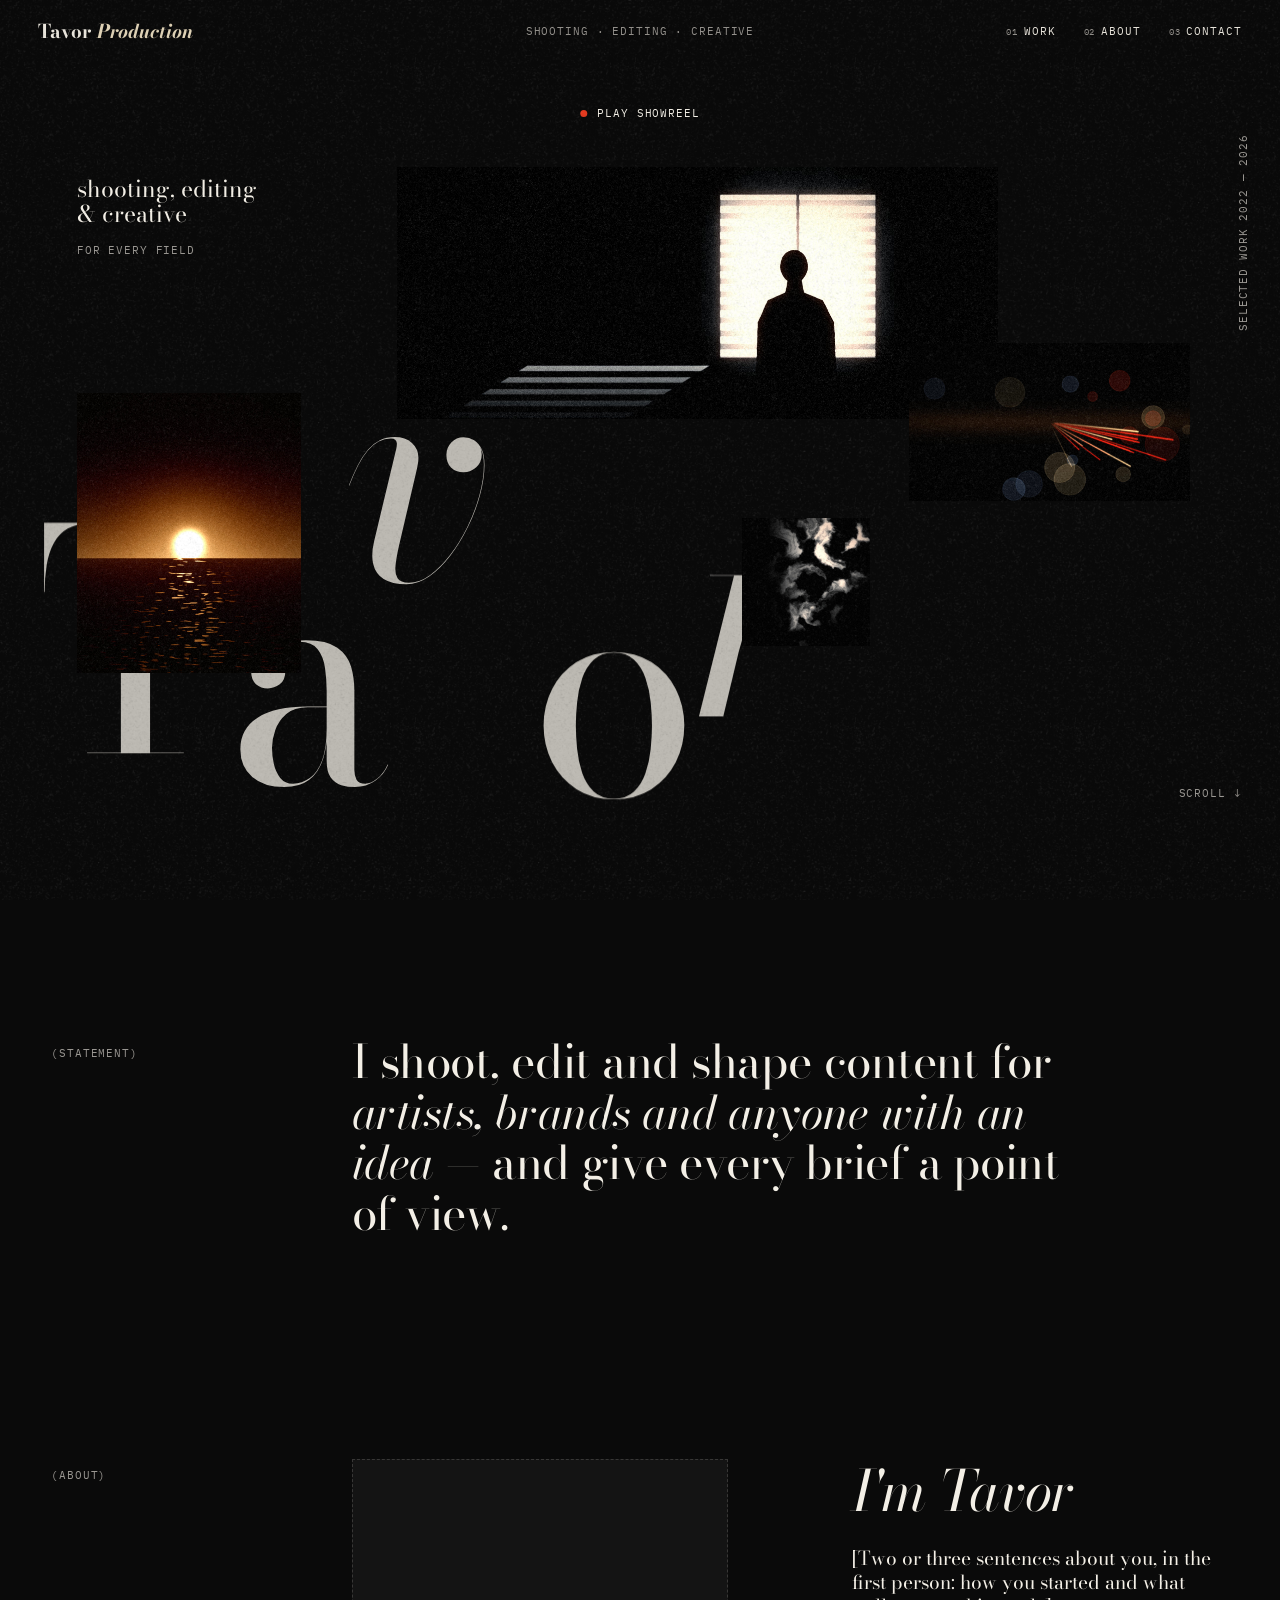
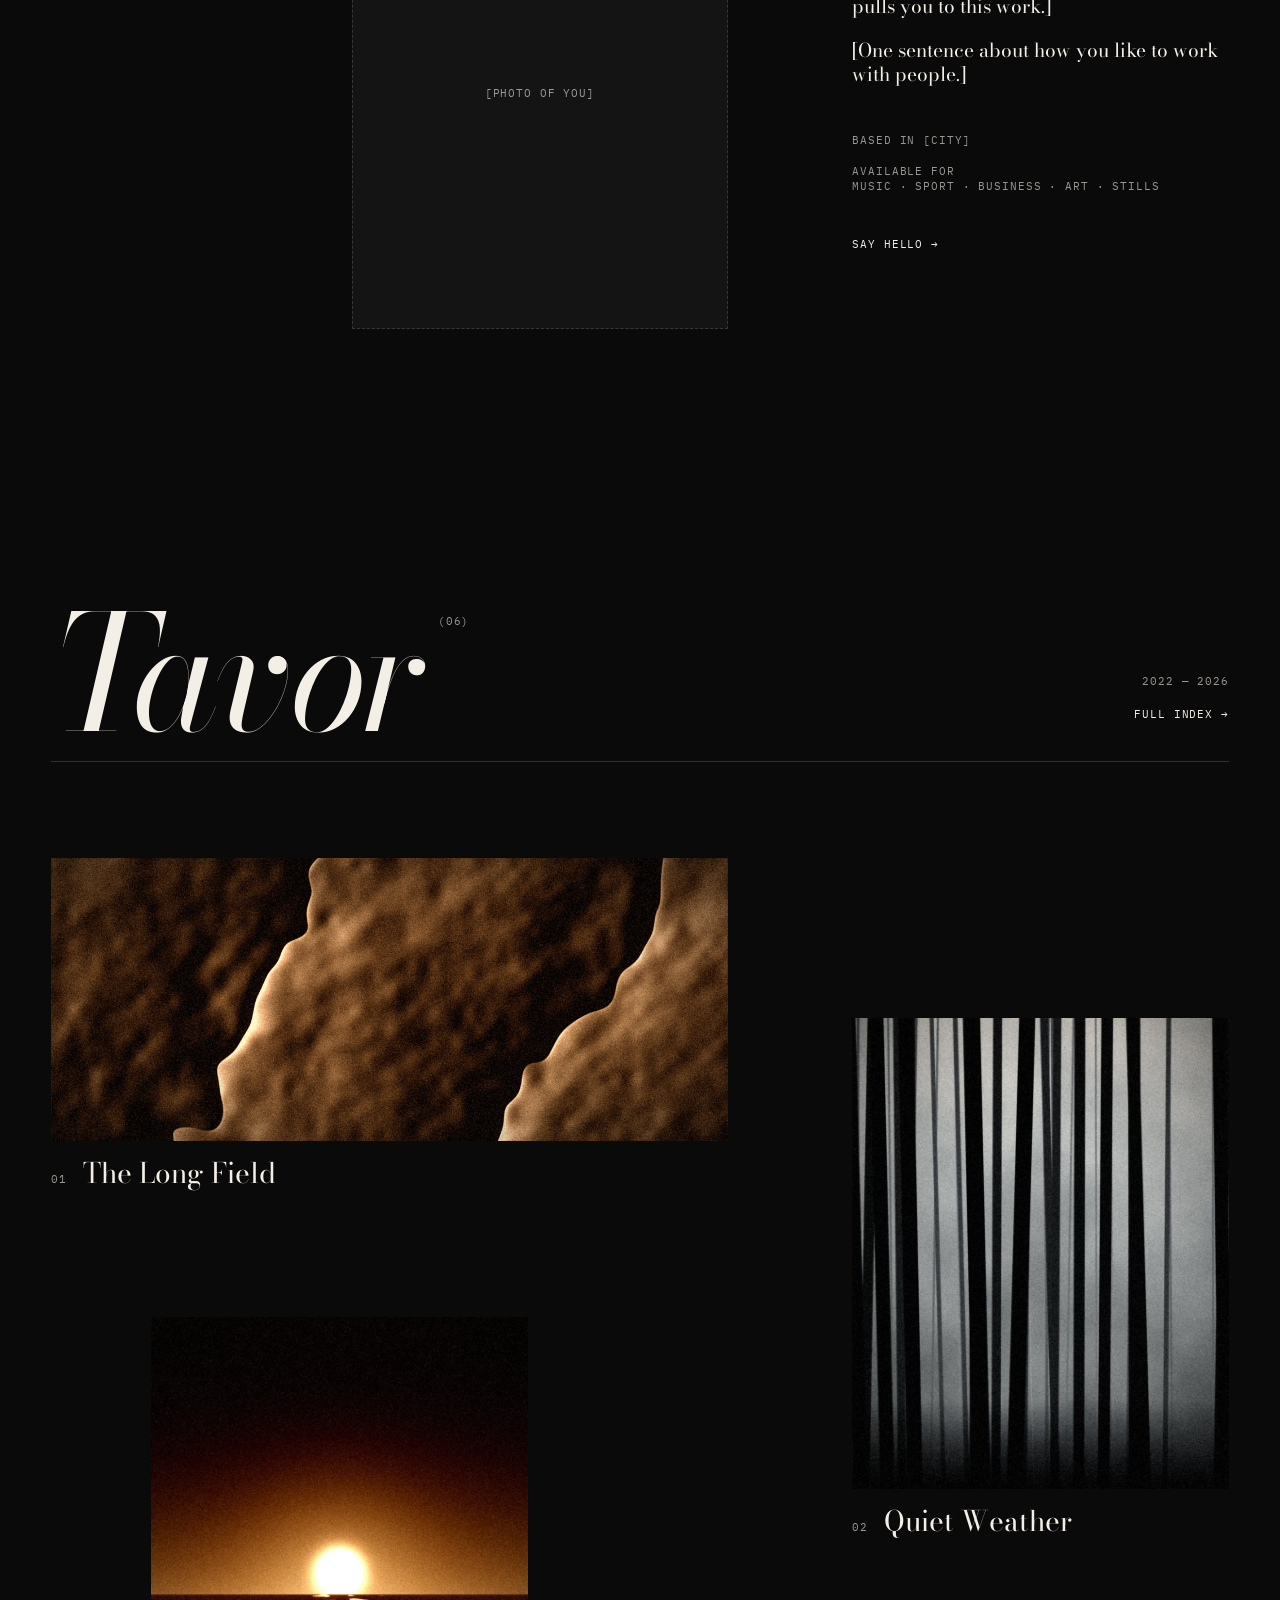
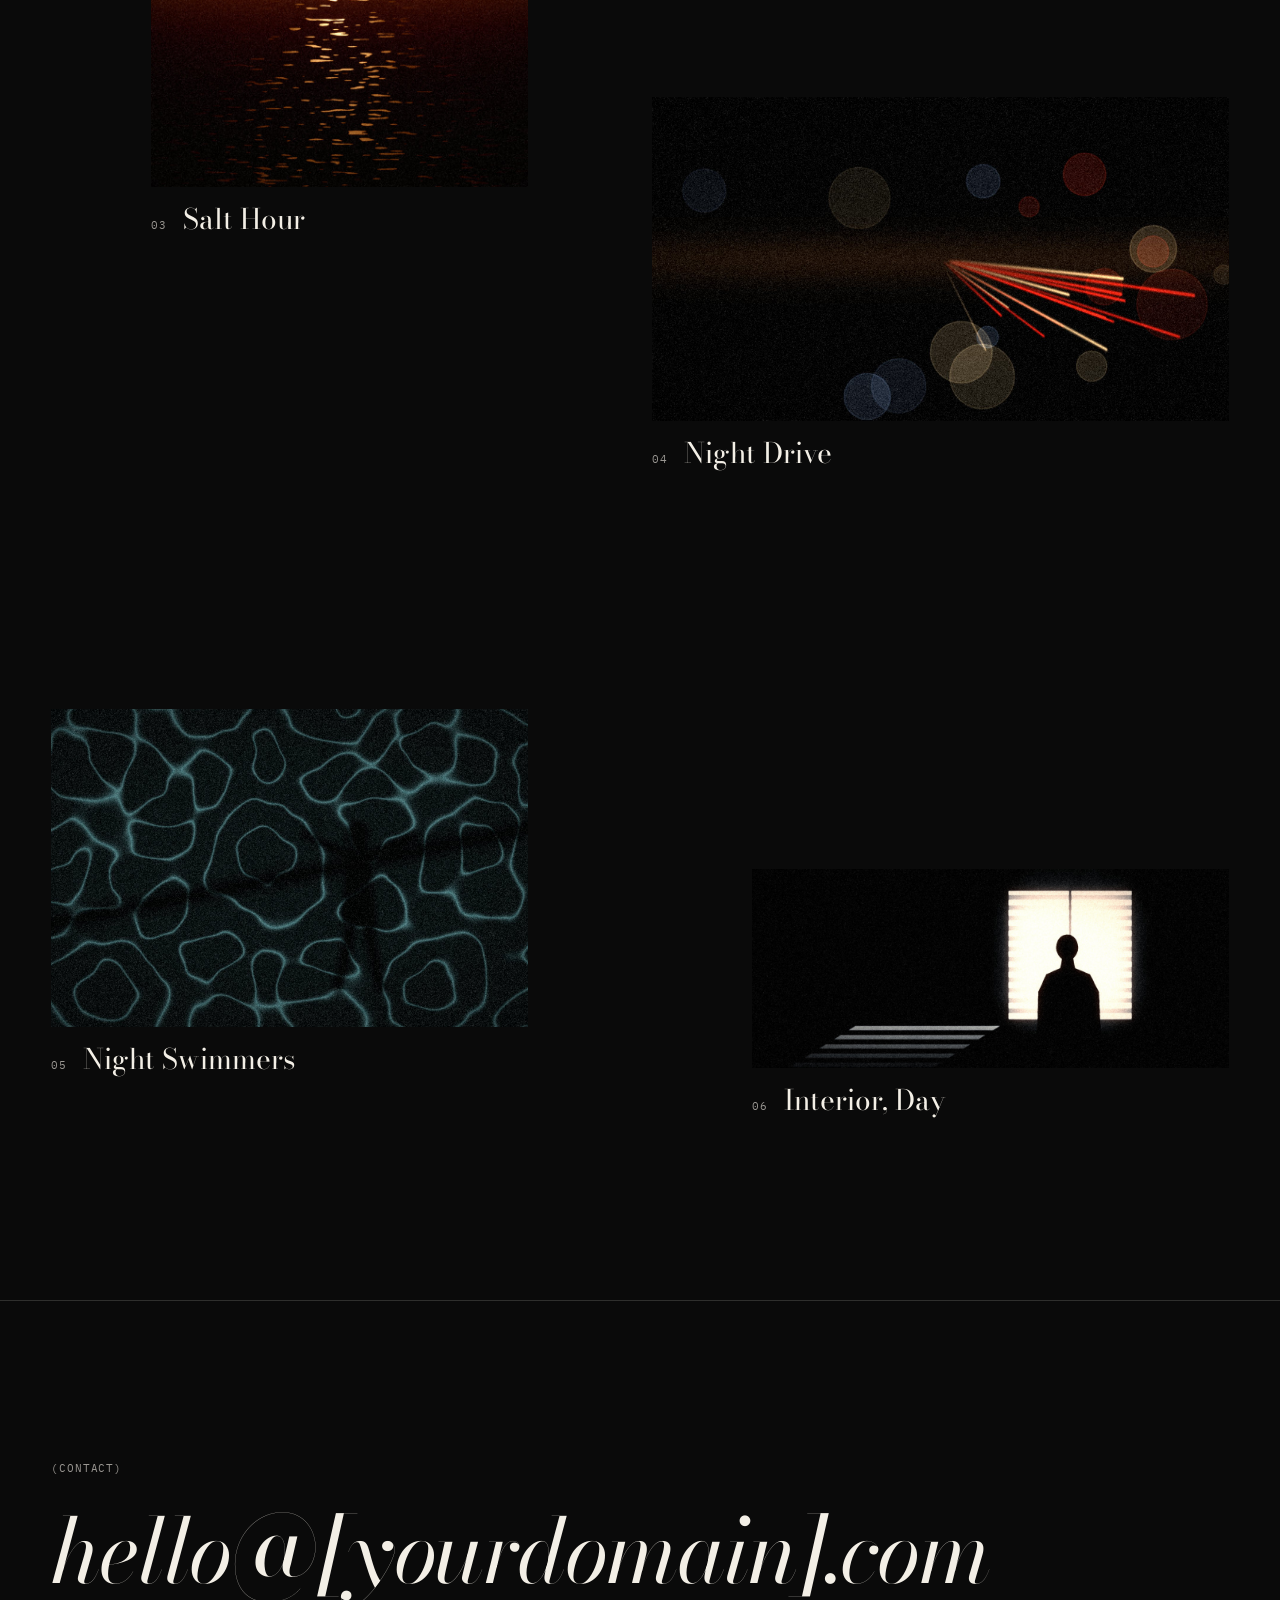
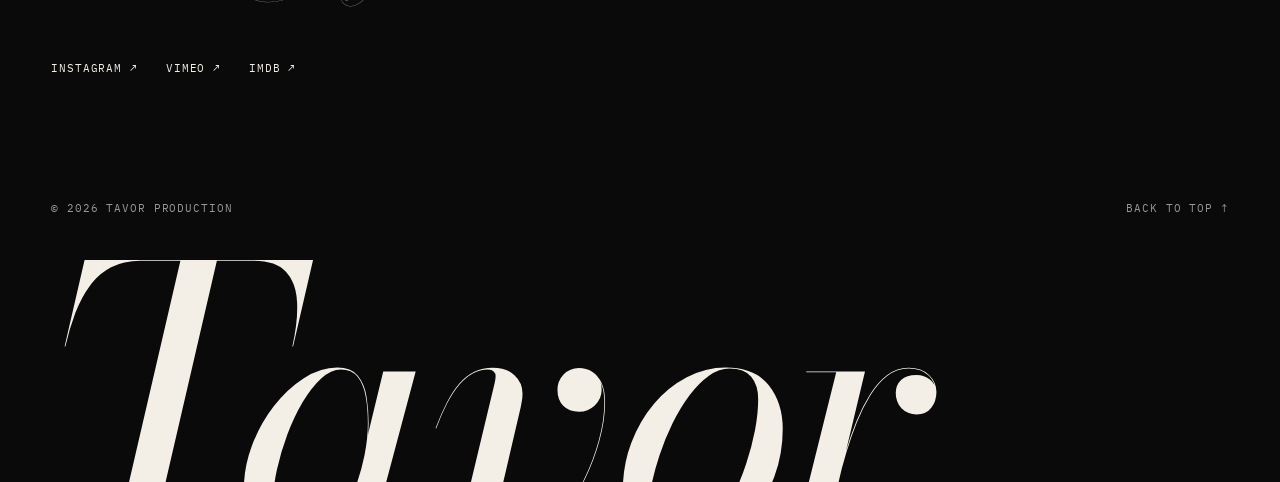
==== index.html @ 753cd647 "Add About section and replace Short-form topic with Stills About section on the home page with a por" ====
<!doctype html>
<html lang="en">
<head>
<meta charset="utf-8">
<meta name="viewport" content="width=device-width, initial-scale=1">
<title>Portfolio</title>
<meta name="theme-color" content="#0a0a0a">
<link rel="preconnect" href="https://fonts.googleapis.com">
<link rel="preconnect" href="https://fonts.gstatic.com" crossorigin>
<link rel="stylesheet" href="https://fonts.googleapis.com/css2?family=Bodoni+Moda:ital,opsz,wght@0,6..96,400..700;1,6..96,400..700&amp;family=IBM+Plex+Mono:wght@400;500&amp;family=Instrument+Sans:wght@400;500&amp;display=swap">
<link rel="stylesheet" href="assets/styles.css">
<script src="content.js" defer></script>
<script src="assets/site.js" defer></script>
</head>
<body>
<div class="site" style="position: relative; min-height: 100vh; background: #0a0a0a; color: #f3efe6; font-family: 'Instrument Sans', 'Helvetica Neue', Helvetica, sans-serif; font-size: 16px; line-height: 1.55; overflow-x: hidden">
<div class="grain" aria-hidden="true"></div>

<header class="nav">
<a class="brand" href="#top"><span data-bind="name"></span> <em data-bind="brandSuffix"></em></a>
<p class="nav-mid mono" data-bind="roles"></p>
<nav class="nav-links mono" aria-label="Primary">
<a class="u" href="#work"><span class="idx">01</span>Work</a>
<a class="u" href="#about"><span class="idx">02</span>About</a>
<a class="u" href="#contact"><span class="idx">03</span>Contact</a>
</nav>
</header>

<main>
<section id="top" class="hero" aria-label="Introduction">
<div id="hero-stills"></div>
<h1 class="name" id="hero-name"></h1>
<div class="intro">
<p class="lede" data-bind="lede"></p>
<p class="tagline mono" data-bind="tagline"></p>
</div>
<a class="reel mono" id="reel" href="#"><span class="dot" aria-hidden="true"></span><span class="u">Play showreel</span></a>
<p class="side mono">Selected work <span data-bind="years"></span></p>
<a class="cue mono" href="#work">Scroll ↓</a>
</section>

<section class="statement" aria-label="Statement">
<p class="label mono">(Statement)</p>
<p class="statement-text" id="statement"></p>
</section>

<section id="about" class="about" aria-labelledby="about-title">
<p class="label mono">(About)</p>
<figure class="portrait" id="about-photo"></figure>
<div class="about-text">
<h2 class="about-name" id="about-title"></h2>
<div class="about-bio" id="about-bio"></div>
<p class="about-meta mono" id="about-meta"></p>
<a class="about-cta mono u" id="about-cta" href="#"></a>
</div>
</section>

<section id="work" class="work" aria-labelledby="work-title">
<div class="work-head">
<h2 id="work-title" class="work-title"><span data-bind="name"></span><span class="count mono" id="count"></span></h2>
<div class="work-aside mono">
<span data-bind="years"></span>
<a class="u" href="#work">Full index →</a>
</div>
</div>
<div class="grid" id="grid"></div>
</section>
</main>

<footer id="contact" class="contact">
<p class="label mono">(Contact)</p>
<a class="mail u" id="mail" href="#"></a>
<nav class="social mono" id="social" aria-label="Elsewhere"></nav>
<div class="colophon mono">
<span>© <span id="year"></span> <span data-bind="fullName"></span></span>
<a class="u" href="#top">Back to top ↑</a>
</div>
<div class="endcard" aria-hidden="true" data-bind="name"></div>
</footer>
</div>
</body>
</html>
---- assets/styles.css ----
/* Tavor — portfolio styles. Colours, fonts and motion live in the :root tokens below. */
:root{--ink:#0a0a0a;--paper:#f3efe6;--red:#e53b20;--mute:rgba(243,239,230,.62);--line:rgba(243,239,230,.16);--ease:cubic-bezier(.2,.7,.1,1);--serif:'Bodoni Moda','Bodoni 72',Didot,Georgia,serif;--sans:'Instrument Sans','Helvetica Neue',Helvetica,sans-serif;--mono:'IBM Plex Mono',ui-monospace,Menlo,monospace}
*{box-sizing:border-box}
html,body{margin:0;background:#0a0a0a}
body{-webkit-font-smoothing:antialiased;text-rendering:optimizeLegibility}
a{color:inherit;text-decoration:none}
a:hover{color:inherit}
a:focus-visible{outline:1px solid var(--red);outline-offset:6px}
::selection{background:var(--red);color:var(--paper)}
.mono{font-family:var(--mono);font-size:11px;line-height:1.4;letter-spacing:.08em;text-transform:uppercase;font-weight:400}
.vh{position:absolute;width:1px;height:1px;overflow:hidden;clip:rect(0 0 0 0);white-space:nowrap}
.u{background:linear-gradient(currentColor,currentColor) 0 100%/0 1px no-repeat;transition:background-size .7s var(--ease)}
.u:hover,.u:focus-visible{background-size:100% 1px}
.grain{position:fixed;inset:0;background-image:url(../images/grain.png);background-size:220px;opacity:.1;pointer-events:none;z-index:80}

/* nav */
.nav{position:sticky;top:0;z-index:50;display:grid;grid-template-columns:1fr auto 1fr;align-items:center;height:64px;padding:0 3%;mix-blend-mode:difference;color:#f3efe6}
.brand{font-family:var(--serif);font-size:19px;font-weight:700;display:inline-flex;align-items:center;gap:.3em;min-height:44px;justify-self:start}
.brand em{color:#e9dcc0}
.nav-mid{margin:0;color:var(--mute)}
.nav-links{display:flex;gap:28px;justify-content:flex-end}
.nav-links a{display:inline-flex;align-items:center;gap:6px;min-height:44px}
.nav-links .idx{font-size:9px;color:var(--mute)}

/* hero */
.hero{position:relative;height:65.3vw;min-height:760px;margin-top:-64px;overflow:hidden}
.still{position:absolute;display:block;z-index:1;animation:rise 1.6s var(--ease) both}
.still .frame{display:block;width:100%;height:100%;overflow:hidden;background:#141414}
.still img{display:block;width:100%;height:100%;object-fit:cover;transition:transform 1.2s var(--ease)}
.still:hover img{transform:scale(1.035)}
.still .cap{position:absolute;left:0;top:-24px;white-space:nowrap;color:var(--mute);opacity:0;transition:opacity .6s var(--ease),color .6s var(--ease)}
.still:hover .cap{opacity:1;color:var(--paper)}
.s-a{left:31%;top:20%;width:47%;aspect-ratio:2.39/1;animation-delay:.35s}
.s-b{left:6%;top:47%;width:17.5%;aspect-ratio:4/5;z-index:3;animation-delay:.6s}
.s-c{left:71%;top:41%;width:22%;aspect-ratio:16/9;animation-delay:.75s}
.s-d{left:58%;top:62%;width:10%;aspect-ratio:1/1;z-index:3;animation-delay:.9s}
.s-e{left:90.5%;top:63%;width:6.5%;aspect-ratio:1/2.4;animation-delay:1.05s}
.name{position:absolute;left:3%;bottom:40px;margin:0;display:flex;flex-wrap:nowrap;font-family:var(--serif);font-weight:400;font-size:24vw;line-height:.8;letter-spacing:-.02em;color:#f3efe6;pointer-events:none;font-variation-settings:'opsz' 96}
.glyph{display:block;position:relative;z-index:2;mix-blend-mode:difference;opacity:.8;animation:reveal 1.8s var(--ease) both}
.g0{transform:translateY(-.1em);animation-delay:.1s}
.g1{transform:translateY(0);animation-delay:.22s}
.g2{z-index:0;transform:translate(-.12em,-.66em);font-style:italic;animation-delay:.34s}
.g3{transform:translateY(.04em);animation-delay:.46s}
.g4{transform:translateY(-.22em);font-style:italic;animation-delay:.58s}
.g5{transform:translateY(-.4em);animation-delay:.7s}
.g6{transform:translateY(.02em);font-style:italic;animation-delay:.82s}
.g7{transform:translateY(-.16em);animation-delay:.94s}
.intro{position:absolute;left:6%;top:21%;width:19%;z-index:4;display:flex;flex-direction:column;align-items:flex-start;gap:16px}
.lede{margin:0;font-family:var(--serif);font-size:clamp(20px,1.8vw,30px);line-height:1.12;text-wrap:balance}
.tagline{margin:0;color:var(--mute)}
.reel{display:inline-flex;align-items:center;gap:10px;min-height:44px}
.hero>.reel{position:absolute;left:50%;top:11%;transform:translateX(-50%);z-index:4;white-space:nowrap}
.dot{width:7px;height:7px;border-radius:50%;background:var(--red);flex:none;animation:blink 2.4s steps(1) infinite}
.side{position:absolute;right:2.2%;top:16%;margin:0;writing-mode:vertical-rl;transform:rotate(180deg);color:var(--mute)}
.cue{position:absolute;right:3%;bottom:20px;display:inline-flex;align-items:center;min-height:44px;color:var(--mute);z-index:4}
.cue:hover{color:var(--paper)}

/* statement */
.statement{display:grid;grid-template-columns:repeat(12,minmax(0,1fr));column-gap:24px;padding:200px 4% 180px}
.statement .label{grid-column:1/span 3;margin:0;padding-top:.9em;color:var(--mute)}
.statement-text{grid-column:4/span 8;margin:0;font-family:var(--serif);font-weight:400;font-size:clamp(30px,3.6vw,64px);line-height:1.1;letter-spacing:-.01em;text-wrap:pretty}

/* about */
.about{display:grid;grid-template-columns:repeat(12,minmax(0,1fr));column-gap:24px;align-items:start;padding:40px 4% 200px}
.about .label{grid-column:1/span 3;margin:0;padding-top:.9em;color:var(--mute)}
.portrait{grid-column:4/span 4;margin:0}
.portrait .frame{display:block;aspect-ratio:4/5;overflow:hidden;background:#141414}
.portrait img{display:block;width:100%;height:100%;object-fit:cover}
.portrait .ph{display:grid;place-items:center;border:1px dashed var(--line);color:var(--mute)}
.about-text{grid-column:9/span 4;display:flex;flex-direction:column;gap:28px;padding-top:.4em}
.about-name{margin:0;font-family:var(--serif);font-style:italic;font-weight:400;font-size:clamp(40px,4.4vw,76px);line-height:.95;letter-spacing:-.02em}
.about-bio p{margin:0 0 1em;font-family:var(--serif);font-size:clamp(18px,1.5vw,24px);line-height:1.25}
.about-meta{margin:0;color:var(--mute)}
.about-cta{align-self:flex-start;display:inline-flex;align-items:center;min-height:44px;color:var(--paper)}

/* work */
.work{padding:80px 4% 160px}
.work-head{display:flex;align-items:flex-end;justify-content:space-between;gap:24px;margin-bottom:96px;padding-bottom:24px;border-bottom:1px solid var(--line)}
.work-title{margin:0;display:flex;align-items:flex-start;gap:.06em;font-family:var(--serif);font-style:italic;font-weight:400;font-size:clamp(88px,12.5vw,220px);line-height:.8;letter-spacing:-.03em}
.work-title .count{font-style:normal;font-size:11px;letter-spacing:.08em;color:var(--mute);margin-top:.4em}
.work-aside{display:flex;flex-direction:column;align-items:flex-end;gap:4px;color:var(--mute)}
.work-aside a{color:var(--paper);display:inline-flex;align-items:center;min-height:44px}
.grid{display:grid;grid-template-columns:repeat(12,minmax(0,1fr));column-gap:24px;row-gap:96px;align-items:start}
.card{display:block;position:relative}
.card .frame{display:block;overflow:hidden;background:#141414;transition:transform 1.1s var(--ease)}
.card img{display:block;width:100%;height:100%;object-fit:cover;transition:transform 1.1s var(--ease)}
.card:hover .frame{transform:translateY(-8px)}
.card:hover img{transform:scale(1.04)}
.card .cap{display:flex;align-items:baseline;gap:16px;margin-top:18px}
.card .num{color:var(--mute);transition:color .4s var(--ease)}
.card:hover .num,.card:focus-visible .num{color:var(--red)}
.card .title{margin:0;font-family:var(--serif);font-weight:400;font-size:clamp(24px,2.2vw,34px);line-height:1}
.card:hover .title{font-style:italic}
.card .meta{display:flex;flex-wrap:wrap;gap:6px 18px;margin-top:10px;padding-left:34px;color:var(--mute);opacity:0;transform:translateY(-6px);transition:opacity .5s var(--ease),transform .7s var(--ease)}
.card:hover .meta,.card:focus-visible .meta{opacity:1;transform:none}
.p0{grid-column:1/span 7}
.p0 .frame{aspect-ratio:2.39/1}
.p1{grid-column:9/span 4;margin-top:160px}
.p1 .frame{aspect-ratio:4/5}
.p2{grid-column:2/span 4;margin-top:-340px}
.p2 .frame{aspect-ratio:4/5}
.p3{grid-column:7/span 6;margin-top:40px}
.p3 .frame{aspect-ratio:16/9}
.p4{grid-column:1/span 5;margin-top:120px}
.p4 .frame{aspect-ratio:3/2}
.p5{grid-column:8/span 5;margin-top:280px}
.p5 .frame{aspect-ratio:2.39/1}

/* contact */
.contact{position:relative;padding:160px 4% 0;border-top:1px solid var(--line);overflow:hidden}
.contact .label{margin:0;color:var(--mute)}
.mail{display:inline-block;margin:28px 0 48px;font-family:var(--serif);font-style:italic;font-size:clamp(30px,7vw,120px);line-height:1.05;letter-spacing:-.02em;overflow-wrap:anywhere}
.social{display:flex;flex-wrap:wrap;gap:8px 28px}
.social a{display:inline-flex;align-items:center;min-height:44px}
.colophon{display:flex;justify-content:space-between;align-items:center;gap:16px;margin-top:96px;color:var(--mute)}
.colophon a{display:inline-flex;align-items:center;min-height:44px}
.endcard{margin:40px 0 -.17em -.04em;font-family:var(--serif);font-style:italic;font-weight:400;font-size:30vw;line-height:.72;letter-spacing:-.03em;white-space:nowrap;font-variation-settings:'opsz' 96}
.err{position:absolute;left:3%;top:80px;z-index:90;color:var(--red)}

@keyframes rise{from{opacity:0;transform:translateY(24px)}to{opacity:1;transform:none}}
@keyframes reveal{from{clip-path:inset(0 0 100% 0)}to{clip-path:inset(-10% -10% -10% -10%)}}
@keyframes blink{0%,62%{opacity:1}63%,100%{opacity:.15}}
@media (hover:none){.card .meta{opacity:1;transform:none}}

/* tablet */
@media (max-width:1024px){
.nav-mid{display:none}
.nav{grid-template-columns:1fr auto}
.intro{width:24%}
}

/* phone — recomposed, not shrunk */
@media (max-width:720px){
.nav{padding:0 5%}
.nav-links{gap:16px}
.nav-links .idx{display:none}
.hero{height:820px;min-height:0}
.intro{left:5%;top:11%;width:62%;gap:12px}
.lede{font-size:22px}
.hero>.reel{top:25%}
.side{display:none}
.still .cap{display:none}
.s-a{left:18%;top:30%;width:82%}
.s-b{left:6%;top:49%;width:36%}
.s-c{left:54%;top:43%;width:40%}
.s-d{left:70%;top:66%;width:22%}
.s-e{left:88%;top:10%;width:9%}
.name{left:5%;bottom:30px;font-size:40vw;line-height:.82;flex-wrap:wrap;width:2.5em}
.g3{margin-left:.7em}
.cue{display:none}
.statement{display:block;padding:120px 5% 100px}
.statement .label{padding:0;margin-bottom:24px}
.statement-text{font-size:30px}
.about{display:block;padding:20px 5% 120px}
.about .label{padding:0;margin-bottom:24px}
.portrait{width:78%;margin-bottom:40px}
.about-text{gap:22px}
.work{padding:40px 5% 120px}
.work-head{margin-bottom:56px;align-items:flex-end}
.work-title{font-size:88px}
.grid{display:flex;flex-direction:column;gap:72px}
.p0,.p1,.p2,.p3,.p4,.p5{margin-top:0}
.p0{width:88%;align-self:flex-start}
.p1{width:68%;align-self:flex-end}
.p2{width:60%;margin-left:8%}
.p3{width:100vw;margin-left:-5vw}
.p3 .cap,.p3 .meta{padding-left:5vw;padding-right:5vw}
.p3 .meta{padding-left:calc(5vw + 34px)}
.p4{width:82%;align-self:flex-end}
.p5{width:76%}
.contact{padding:120px 5% 0}
.mail{font-size:7.4vw}
.colophon{margin-top:64px}
}


/* topic pages */
.topic-head{padding:160px 4% 96px}
.topic-head .label{margin:0 0 28px;color:var(--mute)}
.topic-title{margin:0;font-family:var(--serif);font-style:italic;font-weight:400;font-size:clamp(64px,11vw,190px);line-height:.85;letter-spacing:-.03em;font-variation-settings:'opsz' 96}
.topic-blurb{margin:40px 0 0;max-width:34ch;font-family:var(--serif);font-size:clamp(20px,1.8vw,30px);line-height:1.12;color:var(--mute);text-wrap:balance}
.topic-grid{display:grid;grid-template-columns:repeat(12,minmax(0,1fr));column-gap:24px;row-gap:96px;align-items:start;padding:0 4% 160px}
.shot{margin:0;animation:rise 1.4s var(--ease) both}
.shot .frame{display:block;overflow:hidden;background:#141414}
.shot img{display:block;width:100%;height:100%;object-fit:cover;transition:transform 1.1s var(--ease)}
.shot:hover img{transform:scale(1.04)}
.shot figcaption{margin-top:14px;color:var(--mute)}
.t0{grid-column:1/span 7}
.t0 .frame{aspect-ratio:2.39/1}
.t1{grid-column:9/span 4;margin-top:120px}
.t1 .frame{aspect-ratio:4/5}
.t2{grid-column:2/span 6}
.t2 .frame{aspect-ratio:16/9}
.t3{grid-column:8/span 5;margin-top:80px}
.t3 .frame{aspect-ratio:3/2}
.topic-foot{display:flex;justify-content:space-between;align-items:flex-end;gap:24px;padding:64px 4% 48px;border-top:1px solid var(--line)}
.topic-foot>a:first-child{display:inline-flex;align-items:center;min-height:44px;color:var(--mute)}
.topic-next{display:flex;flex-direction:column;align-items:flex-end;gap:10px;color:var(--mute)}
.topic-next-title{font-family:var(--serif);font-style:italic;font-size:clamp(30px,5vw,80px);line-height:1;color:var(--paper);letter-spacing:-.02em}
.topic-next:hover .topic-next-title{color:var(--red)}
@media (max-width:720px){
.topic-head{padding:120px 5% 56px}
.topic-grid{display:flex;flex-direction:column;gap:56px;padding:0 5% 100px}
.t0,.t1,.t2,.t3{margin-top:0}
.t1{width:72%;align-self:flex-end}
.t2{width:88%}
.t3{width:78%;align-self:flex-end}
.topic-foot{flex-direction:column;align-items:flex-start;padding:48px 5% 40px}
.topic-next{align-items:flex-start}
}

@media (prefers-reduced-motion:reduce){
*,*::before,*::after{animation:none !important;transition:none !important}
}
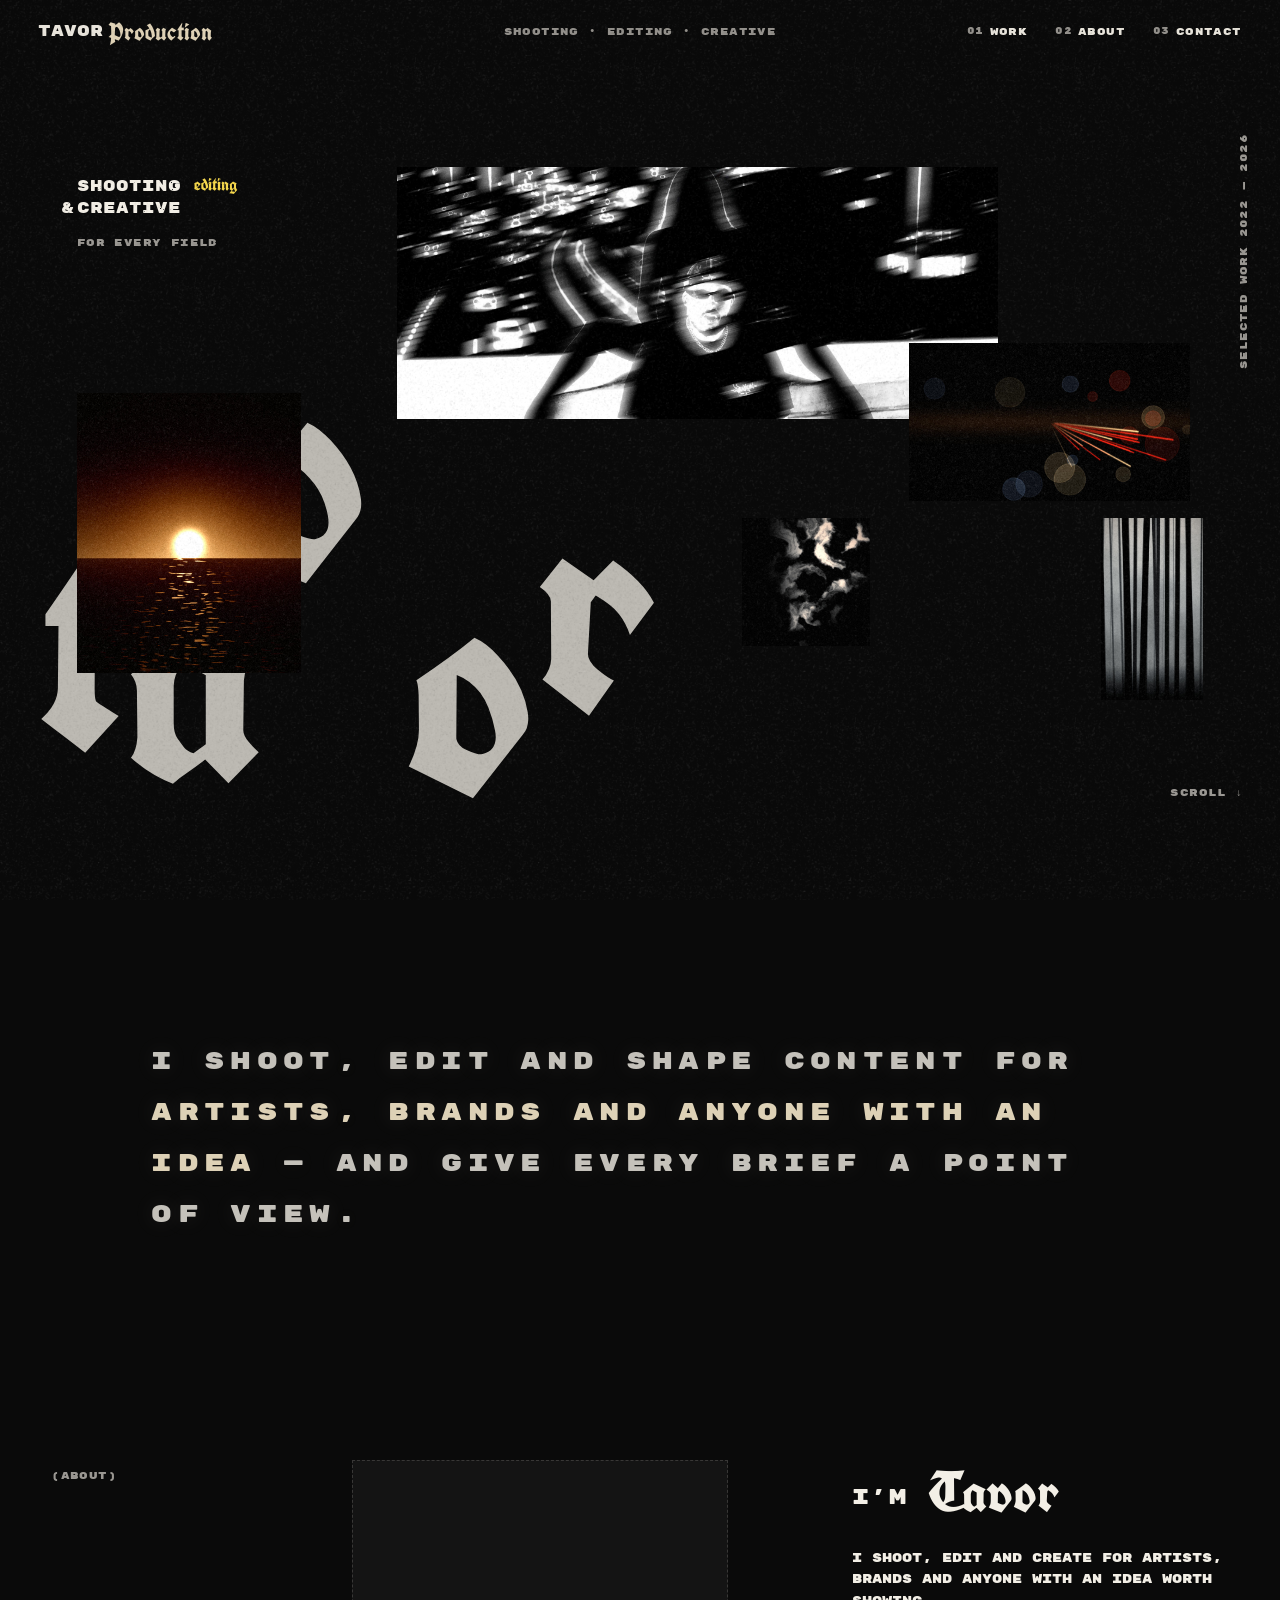
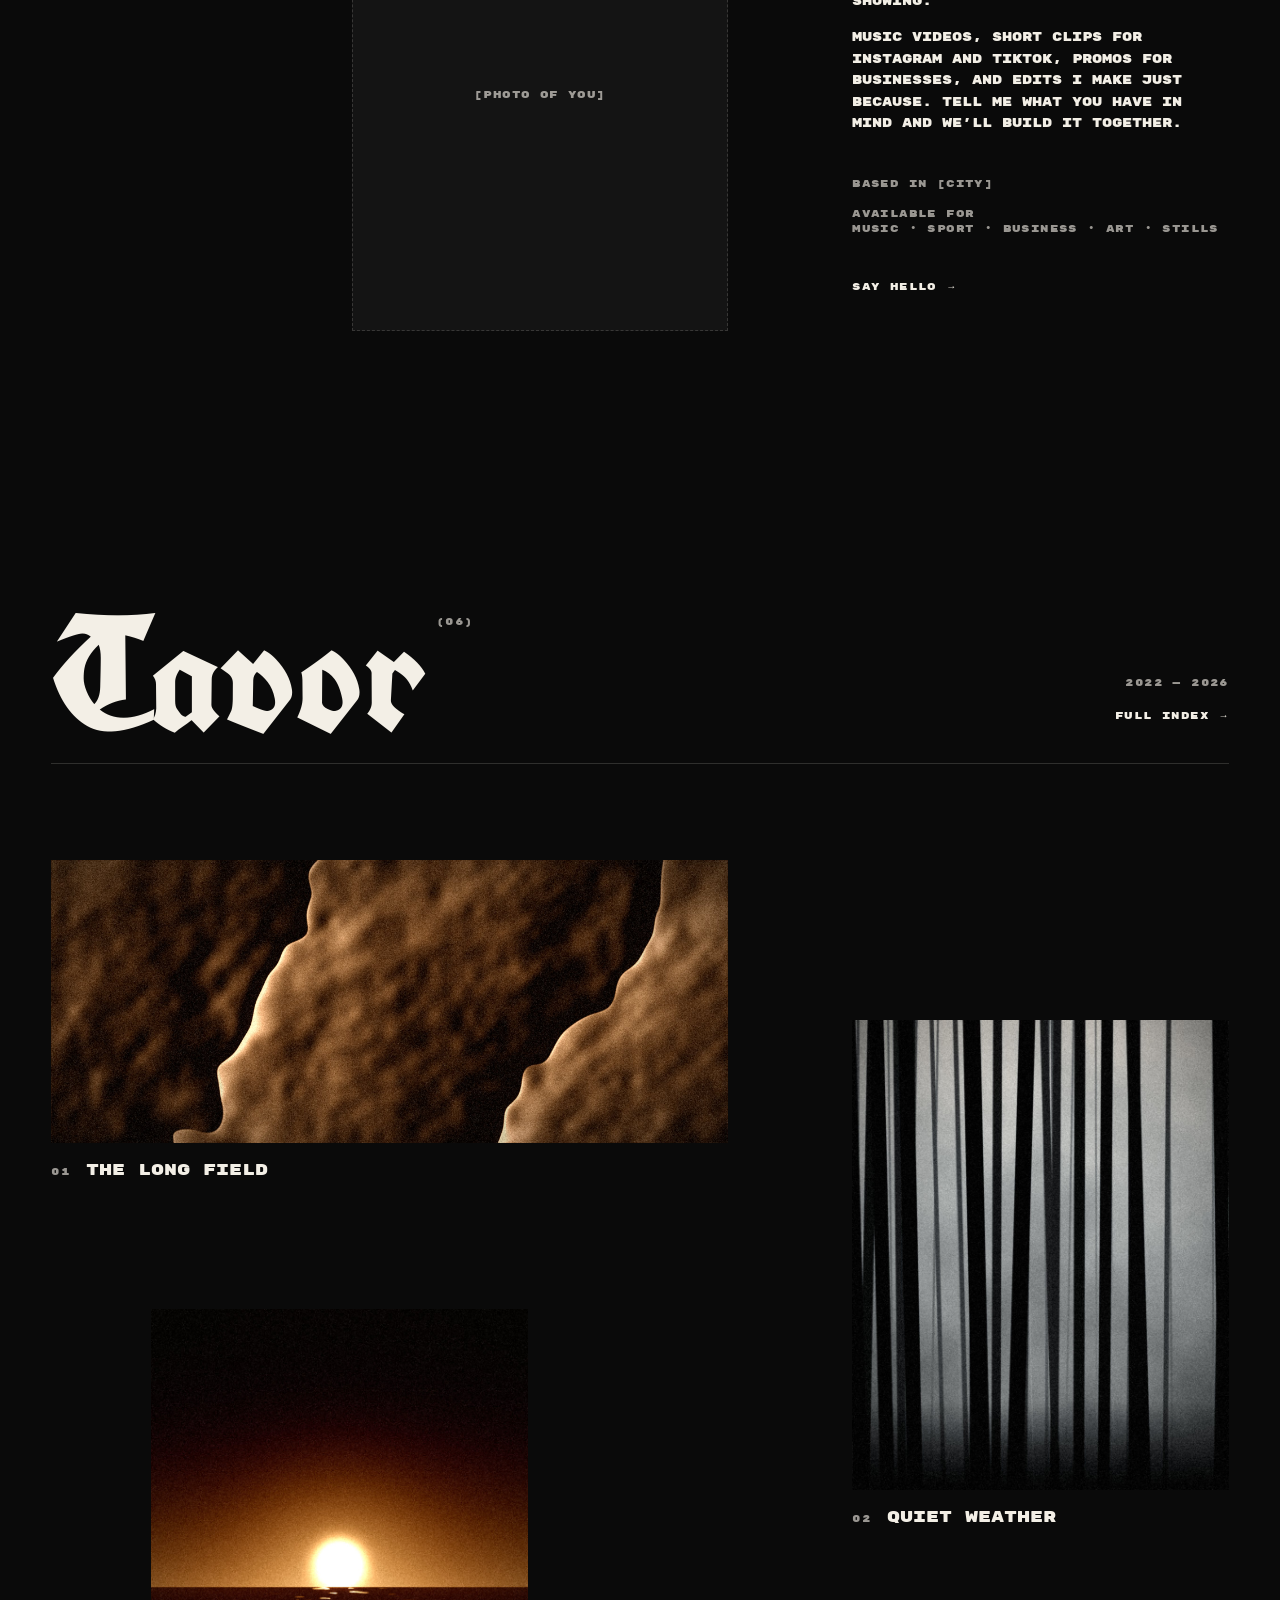
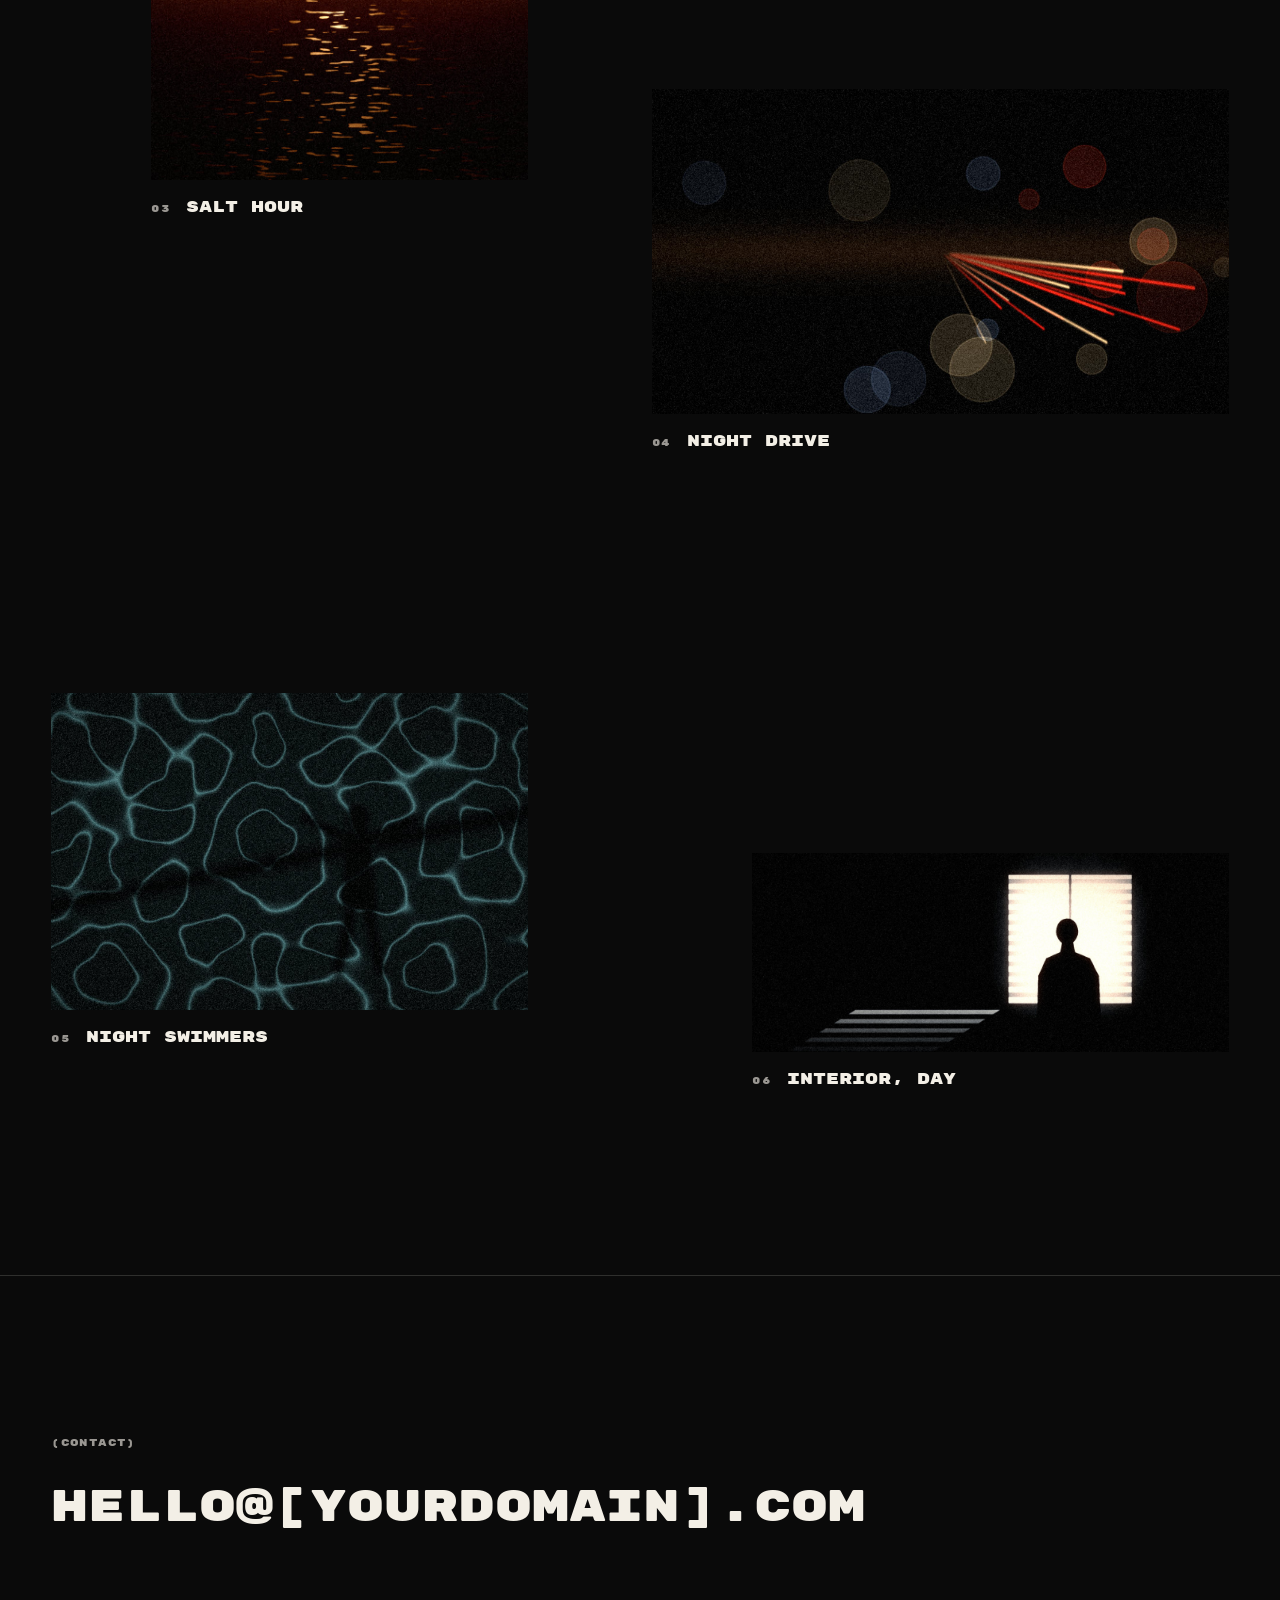
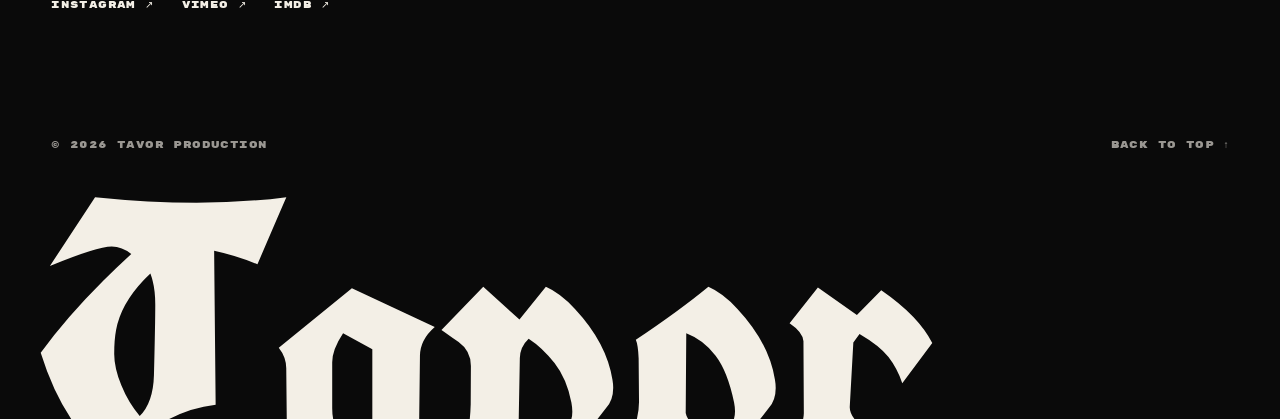
==== commit 8979ea43: "Mobile-first hero carousel, two-font typography, About section and grain-reveal title Co-Authored-By" ====
--- a/index.html
+++ b/index.html
@@ -7,13 +7,14 @@
 <meta name="theme-color" content="#0a0a0a">
 <link rel="preconnect" href="https://fonts.googleapis.com">
 <link rel="preconnect" href="https://fonts.gstatic.com" crossorigin>
-<link rel="stylesheet" href="https://fonts.googleapis.com/css2?family=Bodoni+Moda:ital,opsz,wght@0,6..96,400..700;1,6..96,400..700&amp;family=IBM+Plex+Mono:wght@400;500&amp;family=Instrument+Sans:wght@400;500&amp;display=swap">
+<link rel="stylesheet" href="https://fonts.googleapis.com/css2?family=UnifrakturCook:wght@700&amp;family=Rubik+Mono+One&amp;display=swap">
 <link rel="stylesheet" href="assets/styles.css">
 <script src="content.js" defer></script>
 <script src="assets/site.js" defer></script>
 </head>
 <body>
-<div class="site" style="position: relative; min-height: 100vh; background: #0a0a0a; color: #f3efe6; font-family: 'Instrument Sans', 'Helvetica Neue', Helvetica, sans-serif; font-size: 16px; line-height: 1.55; overflow-x: hidden">
+<svg width="0" height="0" style="position:absolute" aria-hidden="true" focusable="false"><filter id="grain-reveal" x="0" y="0" width="100%" height="100%" color-interpolation-filters="sRGB"><feTurbulence type="fractalNoise" baseFrequency="1.1" numOctaves="2" seed="7" result="n"/><feColorMatrix in="n" type="matrix" values="0 0 0 0 0  0 0 0 0 0  0 0 0 0 0  1 0 0 0 0" result="m"/><feComponentTransfer in="m" result="m2"><feFuncA id="reveal-fn" type="linear" slope="14" intercept="-14"/></feComponentTransfer><feComposite in="SourceGraphic" in2="m2" operator="in"/></filter><filter id="rough" x="-2%" y="-2%" width="104%" height="104%" color-interpolation-filters="sRGB"><feTurbulence type="fractalNoise" baseFrequency="0.85" numOctaves="2" seed="11" result="t"/><feDisplacementMap in="SourceGraphic" in2="t" scale="2.6" xChannelSelector="R" yChannelSelector="G"/></filter></svg>
+<div class="site" style="position: relative; min-height: 100vh; background: #0a0a0a; color: #f3efe6; font-family: 'Rubik Mono One', sans-serif; font-size: 16px; line-height: 1.55; overflow-x: hidden">
 <div class="grain" aria-hidden="true"></div>
 
 <header class="nav">
@@ -29,18 +30,18 @@
 <main>
 <section id="top" class="hero" aria-label="Introduction">
 <div id="hero-stills"></div>
+<div class="flow-glow" aria-hidden="true"></div>
+<div class="flow" id="flow" role="region" aria-label="Topics" tabindex="0"></div>
 <h1 class="name" id="hero-name"></h1>
 <div class="intro">
 <p class="lede" data-bind="lede"></p>
 <p class="tagline mono" data-bind="tagline"></p>
 </div>
-<a class="reel mono" id="reel" href="#"><span class="dot" aria-hidden="true"></span><span class="u">Play showreel</span></a>
 <p class="side mono">Selected work <span data-bind="years"></span></p>
 <a class="cue mono" href="#work">Scroll ↓</a>
 </section>
 
 <section class="statement" aria-label="Statement">
-<p class="label mono">(Statement)</p>
 <p class="statement-text" id="statement"></p>
 </section>
 
--- a/assets/styles.css
+++ b/assets/styles.css
@@ -1,5 +1,5 @@
 /* Tavor — portfolio styles. Colours, fonts and motion live in the :root tokens below. */
-:root{--ink:#0a0a0a;--paper:#f3efe6;--red:#e53b20;--mute:rgba(243,239,230,.62);--line:rgba(243,239,230,.16);--ease:cubic-bezier(.2,.7,.1,1);--serif:'Bodoni Moda','Bodoni 72',Didot,Georgia,serif;--sans:'Instrument Sans','Helvetica Neue',Helvetica,sans-serif;--mono:'IBM Plex Mono',ui-monospace,Menlo,monospace}
+:root{--ink:#0a0a0a;--paper:#f3efe6;--red:#e53b20;--mute:rgba(243,239,230,.62);--line:rgba(243,239,230,.16);--ease:cubic-bezier(.2,.7,.1,1);--serif:'UnifrakturCook','Pirata One',Georgia,serif;--sans:'Rubik Mono One',Helvetica,sans-serif;--mono:'Rubik Mono One',Helvetica,sans-serif}
 *{box-sizing:border-box}
 html,body{margin:0;background:#0a0a0a}
 body{-webkit-font-smoothing:antialiased;text-rendering:optimizeLegibility}
@@ -7,7 +7,7 @@
 a:hover{color:inherit}
 a:focus-visible{outline:1px solid var(--red);outline-offset:6px}
 ::selection{background:var(--red);color:var(--paper)}
-.mono{font-family:var(--mono);font-size:11px;line-height:1.4;letter-spacing:.08em;text-transform:uppercase;font-weight:400}
+.mono{font-family:var(--mono);font-size:10px;line-height:1.5;letter-spacing:.04em;text-transform:uppercase;font-weight:400}
 .vh{position:absolute;width:1px;height:1px;overflow:hidden;clip:rect(0 0 0 0);white-space:nowrap}
 .u{background:linear-gradient(currentColor,currentColor) 0 100%/0 1px no-repeat;transition:background-size .7s var(--ease)}
 .u:hover,.u:focus-visible{background-size:100% 1px}
@@ -15,8 +15,8 @@
 
 /* nav */
 .nav{position:sticky;top:0;z-index:50;display:grid;grid-template-columns:1fr auto 1fr;align-items:center;height:64px;padding:0 3%;mix-blend-mode:difference;color:#f3efe6}
-.brand{font-family:var(--serif);font-size:19px;font-weight:700;display:inline-flex;align-items:center;gap:.3em;min-height:44px;justify-self:start}
-.brand em{color:#e9dcc0}
+.brand{font-family:var(--sans);font-size:15px;font-weight:400;text-transform:uppercase;display:inline-flex;align-items:center;gap:.3em;min-height:44px;justify-self:start}
+.brand em{font-family:var(--serif);font-size:25px;text-transform:none;font-weight:700;color:#e9dcc0}
 .nav-mid{margin:0;color:var(--mute)}
 .nav-links{display:flex;gap:28px;justify-content:flex-end}
 .nav-links a{display:inline-flex;align-items:center;gap:6px;min-height:44px}
@@ -26,27 +26,31 @@
 .hero{position:relative;height:65.3vw;min-height:760px;margin-top:-64px;overflow:hidden}
 .still{position:absolute;display:block;z-index:1;animation:rise 1.6s var(--ease) both}
 .still .frame{display:block;width:100%;height:100%;overflow:hidden;background:#141414}
-.still img{display:block;width:100%;height:100%;object-fit:cover;transition:transform 1.2s var(--ease)}
+.still img{display:block;width:100%;height:100%;object-fit:cover;transition:transform 1.2s var(--ease),filter .6s var(--ease)}
 .still:hover img{transform:scale(1.035)}
-.still .cap{position:absolute;left:0;top:-24px;white-space:nowrap;color:var(--mute);opacity:0;transition:opacity .6s var(--ease),color .6s var(--ease)}
-.still:hover .cap{opacity:1;color:var(--paper)}
+.still .cap{position:absolute;inset:0;display:flex;align-items:center;justify-content:center;padding:6%;text-align:center;font-family:var(--serif);font-style:normal;font-size:clamp(20px,2.6vw,44px);line-height:1;letter-spacing:0;text-transform:none;white-space:normal;color:#f3efe6;opacity:0;pointer-events:none;transition:opacity .6s var(--ease)}
+.still:hover .cap{opacity:1}
+.still:hover img{filter:brightness(.5)}
 .s-a{left:31%;top:20%;width:47%;aspect-ratio:2.39/1;animation-delay:.35s}
 .s-b{left:6%;top:47%;width:17.5%;aspect-ratio:4/5;z-index:3;animation-delay:.6s}
 .s-c{left:71%;top:41%;width:22%;aspect-ratio:16/9;animation-delay:.75s}
 .s-d{left:58%;top:62%;width:10%;aspect-ratio:1/1;z-index:3;animation-delay:.9s}
-.s-e{left:90.5%;top:63%;width:6.5%;aspect-ratio:1/2.4;animation-delay:1.05s}
-.name{position:absolute;left:3%;bottom:40px;margin:0;display:flex;flex-wrap:nowrap;font-family:var(--serif);font-weight:400;font-size:24vw;line-height:.8;letter-spacing:-.02em;color:#f3efe6;pointer-events:none;font-variation-settings:'opsz' 96}
-.glyph{display:block;position:relative;z-index:2;mix-blend-mode:difference;opacity:.8;animation:reveal 1.8s var(--ease) both}
+.s-e{left:86%;top:62%;width:8%;aspect-ratio:9/16;animation-delay:1.05s}
+.name{position:absolute;left:3%;bottom:40px;margin:0;display:flex;flex-wrap:nowrap;font-family:var(--serif);font-weight:400;font-size:24vw;line-height:.8;letter-spacing:0;color:#f3efe6;pointer-events:none;font-variation-settings:'opsz' 96}
+.glyph{display:block;text-transform:lowercase;position:relative;z-index:2;mix-blend-mode:difference;opacity:.8;animation:reveal 1.8s var(--ease) both}
 .g0{transform:translateY(-.1em);animation-delay:.1s}
 .g1{transform:translateY(0);animation-delay:.22s}
-.g2{z-index:0;transform:translate(-.12em,-.66em);font-style:italic;animation-delay:.34s}
+.g2{z-index:0;transform:translate(-.12em,-.66em);font-style:normal;animation-delay:.34s}
 .g3{transform:translateY(.04em);animation-delay:.46s}
-.g4{transform:translateY(-.22em);font-style:italic;animation-delay:.58s}
+.g4{transform:translateY(-.22em);font-style:normal;animation-delay:.58s}
 .g5{transform:translateY(-.4em);animation-delay:.7s}
-.g6{transform:translateY(.02em);font-style:italic;animation-delay:.82s}
+.g6{transform:translateY(.02em);font-style:normal;animation-delay:.82s}
 .g7{transform:translateY(-.16em);animation-delay:.94s}
 .intro{position:absolute;left:6%;top:21%;width:19%;z-index:4;display:flex;flex-direction:column;align-items:flex-start;gap:16px}
-.lede{margin:0;font-family:var(--serif);font-size:clamp(20px,1.8vw,30px);line-height:1.12;text-wrap:balance}
+.lede .tail{position:relative;display:inline-block;white-space:nowrap}
+.lede .amp{position:absolute;right:100%;top:0;margin-right:.22em}
+.lede .gothic{position:relative;z-index:1;display:inline-block;font-family:var(--serif);font-weight:700;text-transform:none;font-size:1.25em;letter-spacing:0;word-spacing:0;line-height:.55;margin:-.06em 0 -.14em;color:#f6d84c;text-shadow:none}
+.lede{margin:0;font-family:var(--sans);font-size:clamp(13px,1.15vw,18px);line-height:1.5;text-wrap:balance}
 .tagline{margin:0;color:var(--mute)}
 .reel{display:inline-flex;align-items:center;gap:10px;min-height:44px}
 .hero>.reel{position:absolute;left:50%;top:11%;transform:translateX(-50%);z-index:4;white-space:nowrap}
@@ -55,10 +59,19 @@
 .cue{position:absolute;right:3%;bottom:20px;display:inline-flex;align-items:center;min-height:44px;color:var(--mute);z-index:4}
 .cue:hover{color:var(--paper)}
 
+.flow,.flow-glow{display:none}
+
+/* typography: two typefaces only. UnifrakturCook (blackletter) for display, Rubik Mono One for labels and text.
+   A topic can switch its own headings to the mono face with "font": "mono" in content.js. */
+em{font-style:normal}
+.statement-text em{color:rgba(233,220,192,.95)}
+[data-font="mono"] .topic-title{font-family:var(--sans);font-size:clamp(32px,6.2vw,100px);line-height:1.05;text-transform:uppercase}
+.slide[data-font="mono"] .slide-title,.still[data-font="mono"] .cap{font-family:var(--sans);font-size:14px;text-transform:uppercase;line-height:1.3}
+
 /* statement */
 .statement{display:grid;grid-template-columns:repeat(12,minmax(0,1fr));column-gap:24px;padding:200px 4% 180px}
 .statement .label{grid-column:1/span 3;margin:0;padding-top:.9em;color:var(--mute)}
-.statement-text{grid-column:4/span 8;margin:0;font-family:var(--serif);font-weight:400;font-size:clamp(30px,3.6vw,64px);line-height:1.1;letter-spacing:-.01em;text-wrap:pretty}
+.statement-text{grid-column:2/span 10;margin:0;font-family:var(--sans);font-weight:400;font-size:clamp(16px,1.9vw,30px);line-height:2.1;letter-spacing:.22em;color:rgba(243,239,230,.8);text-shadow:0 0 22px rgba(243,239,230,.1);text-wrap:pretty}
 
 /* about */
 .about{display:grid;grid-template-columns:repeat(12,minmax(0,1fr));column-gap:24px;align-items:start;padding:40px 4% 200px}
@@ -68,16 +81,17 @@
 .portrait img{display:block;width:100%;height:100%;object-fit:cover}
 .portrait .ph{display:grid;place-items:center;border:1px dashed var(--line);color:var(--mute)}
 .about-text{grid-column:9/span 4;display:flex;flex-direction:column;gap:28px;padding-top:.4em}
-.about-name{margin:0;font-family:var(--serif);font-style:italic;font-weight:400;font-size:clamp(40px,4.4vw,76px);line-height:.95;letter-spacing:-.02em}
-.about-bio p{margin:0 0 1em;font-family:var(--serif);font-size:clamp(18px,1.5vw,24px);line-height:1.25}
+.about-name{margin:0;font-family:var(--serif);font-style:normal;font-weight:400;font-size:clamp(40px,4.4vw,76px);line-height:.95;letter-spacing:0}
+.about-name .fm{font-family:var(--sans);font-size:.36em;letter-spacing:.06em;text-transform:uppercase;margin-right:.35em;vertical-align:.45em}
+.about-bio p{margin:0 0 1.2em;font-family:var(--sans);font-size:12px;line-height:1.8}
 .about-meta{margin:0;color:var(--mute)}
 .about-cta{align-self:flex-start;display:inline-flex;align-items:center;min-height:44px;color:var(--paper)}
 
 /* work */
 .work{padding:80px 4% 160px}
 .work-head{display:flex;align-items:flex-end;justify-content:space-between;gap:24px;margin-bottom:96px;padding-bottom:24px;border-bottom:1px solid var(--line)}
-.work-title{margin:0;display:flex;align-items:flex-start;gap:.06em;font-family:var(--serif);font-style:italic;font-weight:400;font-size:clamp(88px,12.5vw,220px);line-height:.8;letter-spacing:-.03em}
-.work-title .count{font-style:normal;font-size:11px;letter-spacing:.08em;color:var(--mute);margin-top:.4em}
+.work-title{margin:0;display:flex;align-items:flex-start;gap:.06em;font-family:var(--serif);font-style:normal;font-weight:400;font-size:clamp(88px,12.5vw,220px);line-height:.8;letter-spacing:0}
+.work-title .count{font-style:normal;font-size:10px;letter-spacing:.04em;color:var(--mute);margin-top:.4em}
 .work-aside{display:flex;flex-direction:column;align-items:flex-end;gap:4px;color:var(--mute)}
 .work-aside a{color:var(--paper);display:inline-flex;align-items:center;min-height:44px}
 .grid{display:grid;grid-template-columns:repeat(12,minmax(0,1fr));column-gap:24px;row-gap:96px;align-items:start}
@@ -89,8 +103,8 @@
 .card .cap{display:flex;align-items:baseline;gap:16px;margin-top:18px}
 .card .num{color:var(--mute);transition:color .4s var(--ease)}
 .card:hover .num,.card:focus-visible .num{color:var(--red)}
-.card .title{margin:0;font-family:var(--serif);font-weight:400;font-size:clamp(24px,2.2vw,34px);line-height:1}
-.card:hover .title{font-style:italic}
+.card .title{margin:0;font-family:var(--sans);font-weight:400;font-size:clamp(13px,1.2vw,18px);line-height:1.3}
+.card:hover .title{font-style:normal}
 .card .meta{display:flex;flex-wrap:wrap;gap:6px 18px;margin-top:10px;padding-left:34px;color:var(--mute);opacity:0;transform:translateY(-6px);transition:opacity .5s var(--ease),transform .7s var(--ease)}
 .card:hover .meta,.card:focus-visible .meta{opacity:1;transform:none}
 .p0{grid-column:1/span 7}
@@ -109,12 +123,12 @@
 /* contact */
 .contact{position:relative;padding:160px 4% 0;border-top:1px solid var(--line);overflow:hidden}
 .contact .label{margin:0;color:var(--mute)}
-.mail{display:inline-block;margin:28px 0 48px;font-family:var(--serif);font-style:italic;font-size:clamp(30px,7vw,120px);line-height:1.05;letter-spacing:-.02em;overflow-wrap:anywhere}
+.mail{display:inline-block;margin:28px 0 48px;font-family:var(--sans);font-size:clamp(15px,3.4vw,56px);line-height:1.3;letter-spacing:0;overflow-wrap:anywhere}
 .social{display:flex;flex-wrap:wrap;gap:8px 28px}
 .social a{display:inline-flex;align-items:center;min-height:44px}
 .colophon{display:flex;justify-content:space-between;align-items:center;gap:16px;margin-top:96px;color:var(--mute)}
 .colophon a{display:inline-flex;align-items:center;min-height:44px}
-.endcard{margin:40px 0 -.17em -.04em;font-family:var(--serif);font-style:italic;font-weight:400;font-size:30vw;line-height:.72;letter-spacing:-.03em;white-space:nowrap;font-variation-settings:'opsz' 96}
+.endcard{margin:40px 0 -.17em -.04em;font-family:var(--serif);font-style:normal;font-weight:400;font-size:30vw;line-height:.72;letter-spacing:0;white-space:nowrap;font-variation-settings:'opsz' 96}
 .err{position:absolute;left:3%;top:80px;z-index:90;color:var(--red)}
 
 @keyframes rise{from{opacity:0;transform:translateY(24px)}to{opacity:1;transform:none}}
@@ -132,15 +146,31 @@
 /* phone — recomposed, not shrunk */
 @media (max-width:720px){
 .nav{padding:0 5%}
-.nav-links{gap:16px}
+.nav-links{gap:11px}
+.brand{font-size:12px;gap:.2em}
+.brand em{font-size:21px}
 .nav-links .idx{display:none}
-.hero{height:820px;min-height:0}
-.intro{left:5%;top:11%;width:62%;gap:12px}
-.lede{font-size:22px}
-.hero>.reel{top:25%}
+.hero{height:calc(320px + 75vw);min-height:0}
+.name .glyph{display:none}
+.still{display:none}
+.hero>.reel{top:212px}
+.flow-glow{display:block;position:absolute;left:50%;top:calc(264px + 37.5vw);width:100vw;height:92vw;margin:-46vw 0 0 -50vw;background:radial-gradient(ellipse closest-side at 50% 50%,rgba(255,255,255,.7) 0,rgba(255,255,255,.58) 14%,rgba(255,255,255,.42) 30%,rgba(255,255,255,.26) 46%,rgba(255,255,255,.13) 62%,rgba(255,255,255,.05) 78%,rgba(255,255,255,0) 100%);-webkit-mask-image:linear-gradient(to bottom,#000 40%,transparent 94%);mask-image:linear-gradient(to bottom,#000 40%,transparent 94%);z-index:2;pointer-events:none}
+.flow{display:flex;position:absolute;left:0;right:0;top:264px;gap:14px;padding:0 20%;overflow-x:auto;scroll-snap-type:x mandatory;scrollbar-width:none;z-index:3;overscroll-behavior-x:contain}
+.flow::-webkit-scrollbar{display:none}
+.flow:focus-visible{outline:1px solid var(--red);outline-offset:-4px}
+.slide{position:relative;flex:0 0 100%;aspect-ratio:4/5;scroll-snap-align:center;overflow:hidden;border-radius:20px;background:#141414;opacity:.5;transform:scale(.9);transition:opacity .5s var(--ease),transform .7s var(--ease)}
+.slide.on{opacity:1;transform:none}
+.slide img,.slide video{position:absolute;left:0;top:0;width:100%;height:100%;object-fit:cover}
+.slide video{opacity:0;transition:opacity .35s var(--ease)}
+.slide video.live{opacity:1}
+.slide-title{position:absolute;left:0;right:0;bottom:0;padding:44px 16px 16px;font-family:var(--serif);font-style:normal;font-size:26px;line-height:1;letter-spacing:0;color:#f3efe6;background:linear-gradient(to top,rgba(0,0,0,.6),rgba(0,0,0,0));opacity:0;transition:opacity .5s var(--ease)}
+.slide.on .slide-title{opacity:1}
+.intro{left:0;top:74px;width:100%;height:184px;padding:0 5%;gap:6px;align-items:center;justify-content:center;text-align:center}
+.lede{font-size:37px;line-height:.78;letter-spacing:-.015em;word-spacing:-.3em;max-width:10.6em;margin:22px 0 26px;transform:scaleY(1.42);filter:url(#rough);color:rgba(243,239,230,.92);text-shadow:0 0 16px rgba(243,239,230,.18)}
+.tagline{font-size:11px;letter-spacing:.5em;margin-left:.5em}
 .side{display:none}
 .still .cap{display:none}
-.s-a{left:18%;top:30%;width:82%}
+.s-a{left:9%;top:30%;width:82%}
 .s-b{left:6%;top:49%;width:36%}
 .s-c{left:54%;top:43%;width:40%}
 .s-d{left:70%;top:66%;width:22%}
@@ -148,9 +178,9 @@
 .name{left:5%;bottom:30px;font-size:40vw;line-height:.82;flex-wrap:wrap;width:2.5em}
 .g3{margin-left:.7em}
 .cue{display:none}
-.statement{display:block;padding:120px 5% 100px}
+.statement{display:flex;align-items:center;min-height:78vh;padding:72px 7%}
 .statement .label{padding:0;margin-bottom:24px}
-.statement-text{font-size:30px}
+.statement-text{font-size:15px;line-height:2.6;letter-spacing:.3em;text-transform:uppercase}
 .about{display:block;padding:20px 5% 120px}
 .about .label{padding:0;margin-bottom:24px}
 .portrait{width:78%;margin-bottom:40px}
@@ -169,7 +199,7 @@
 .p4{width:82%;align-self:flex-end}
 .p5{width:76%}
 .contact{padding:120px 5% 0}
-.mail{font-size:7.4vw}
+.mail{font-size:3.9vw}
 .colophon{margin-top:64px}
 }
 
@@ -177,13 +207,23 @@
 /* topic pages */
 .topic-head{padding:160px 4% 96px}
 .topic-head .label{margin:0 0 28px;color:var(--mute)}
-.topic-title{margin:0;font-family:var(--serif);font-style:italic;font-weight:400;font-size:clamp(64px,11vw,190px);line-height:.85;letter-spacing:-.03em;font-variation-settings:'opsz' 96}
-.topic-blurb{margin:40px 0 0;max-width:34ch;font-family:var(--serif);font-size:clamp(20px,1.8vw,30px);line-height:1.12;color:var(--mute);text-wrap:balance}
+.topic-title{margin:0;font-family:var(--serif);font-style:normal;font-weight:400;font-size:clamp(64px,11vw,190px);line-height:.85;letter-spacing:0;font-variation-settings:'opsz' 96}
+.topic-blurb{margin:40px 0 0;max-width:38ch;font-family:var(--sans);font-size:12px;line-height:1.8;color:var(--mute)}
 .topic-grid{display:grid;grid-template-columns:repeat(12,minmax(0,1fr));column-gap:24px;row-gap:96px;align-items:start;padding:0 4% 160px}
 .shot{margin:0;animation:rise 1.4s var(--ease) both}
 .shot .frame{display:block;overflow:hidden;background:#141414}
 .shot img{display:block;width:100%;height:100%;object-fit:cover;transition:transform 1.1s var(--ease)}
 .shot:hover img{transform:scale(1.04)}
+.shot video{display:block;width:100%;height:100%;object-fit:cover}
+.vid .clip{position:absolute;left:0;top:0;opacity:0}
+.vid .clip.on{opacity:1}
+.vid{position:relative;display:block;width:100%;height:100%;cursor:pointer}
+.vid:focus-visible{outline:1px solid var(--red);outline-offset:6px}
+.play{position:absolute;left:50%;top:50%;width:34px;height:34px;margin:-17px 0 0 -17px;border:1px solid rgba(243,239,230,.85);border-radius:50%;opacity:0;transition:opacity .4s var(--ease),background .5s var(--ease),transform .7s var(--ease)}
+.play::before{content:"";position:absolute;left:50%;top:50%;margin:-5px 0 0 -3px;border-style:solid;border-width:5px 0 5px 9px;border-color:transparent transparent transparent #f3efe6;transition:border-color .5s var(--ease)}
+.vid:hover .play,.vid:focus-visible .play{opacity:1;background:#f3efe6;transform:scale(1.08)}
+.vid:hover .play::before,.vid:focus-visible .play::before{border-left-color:#0a0a0a}
+@media (hover:none){.play{opacity:1}}
 .shot figcaption{margin-top:14px;color:var(--mute)}
 .t0{grid-column:1/span 7}
 .t0 .frame{aspect-ratio:2.39/1}
@@ -193,10 +233,25 @@
 .t2 .frame{aspect-ratio:16/9}
 .t3{grid-column:8/span 5;margin-top:80px}
 .t3 .frame{aspect-ratio:3/2}
+.topic-grid.video{gap:12px;align-items:start}
+.topic-grid.video .shot{grid-column:span 6;margin-top:0;width:auto}
+.topic-grid.video .frame{aspect-ratio:16/9}
+.topic-grid.feature{grid-template-columns:1fr 1fr .62fr;gap:12px;align-items:start}
+.topic-grid.feature>.shot{grid-column:auto;margin-top:0;width:auto}
+.topic-grid.feature .frame{aspect-ratio:16/9}
+.topic-grid.feature .stack{grid-column:3;grid-row:1/span 2;align-self:stretch;justify-self:stretch;position:relative;display:flex;flex-direction:column;gap:12px;contain:size;min-height:0}
+.topic-grid.feature .stack .shot{margin:0;width:auto}
+.topic-grid.feature .stack .tail{flex:none}
+.topic-grid.feature .stack .feat{flex:1 1 0;min-height:0;display:flex;justify-content:center}
+.topic-grid.feature .stack .feat .frame{height:100%;width:auto;aspect-ratio:9/16}
+.topic-grid.vertical{row-gap:64px}
+.topic-grid.vertical .shot{grid-column:span 3;margin-top:0;width:auto}
+.topic-grid.vertical .shot:nth-child(even){margin-top:72px}
+.topic-grid.vertical .frame{aspect-ratio:9/16}
 .topic-foot{display:flex;justify-content:space-between;align-items:flex-end;gap:24px;padding:64px 4% 48px;border-top:1px solid var(--line)}
 .topic-foot>a:first-child{display:inline-flex;align-items:center;min-height:44px;color:var(--mute)}
 .topic-next{display:flex;flex-direction:column;align-items:flex-end;gap:10px;color:var(--mute)}
-.topic-next-title{font-family:var(--serif);font-style:italic;font-size:clamp(30px,5vw,80px);line-height:1;color:var(--paper);letter-spacing:-.02em}
+.topic-next-title{font-family:var(--serif);font-style:normal;font-size:clamp(30px,5vw,80px);line-height:1;color:var(--paper);letter-spacing:0}
 .topic-next:hover .topic-next-title{color:var(--red)}
 @media (max-width:720px){
 .topic-head{padding:120px 5% 56px}
@@ -205,6 +260,14 @@
 .t1{width:72%;align-self:flex-end}
 .t2{width:88%}
 .t3{width:78%;align-self:flex-end}
+.topic-grid.video,.topic-grid.feature{display:flex;flex-direction:column;gap:14px}
+.topic-grid.feature .stack{display:contents}
+.topic-grid.feature .stack .feat{order:9;align-self:center;width:62%;display:block;flex:none}
+.topic-grid.feature .stack .feat .frame{width:100%;height:auto;aspect-ratio:9/16}
+.topic-grid.video .shot,.topic-grid.video .shot:nth-child(even),.topic-grid.feature .shot:not(.feat){width:100%;margin-top:0;align-self:auto;flex:none}
+.topic-grid.vertical{display:grid;grid-template-columns:repeat(2,minmax(0,1fr));gap:32px 14px}
+.topic-grid.vertical .shot{grid-column:auto;align-self:auto}
+.topic-grid.vertical .shot:nth-child(even){margin-top:40px}
 .topic-foot{flex-direction:column;align-items:flex-start;padding:48px 5% 40px}
 .topic-next{align-items:flex-start}
 }
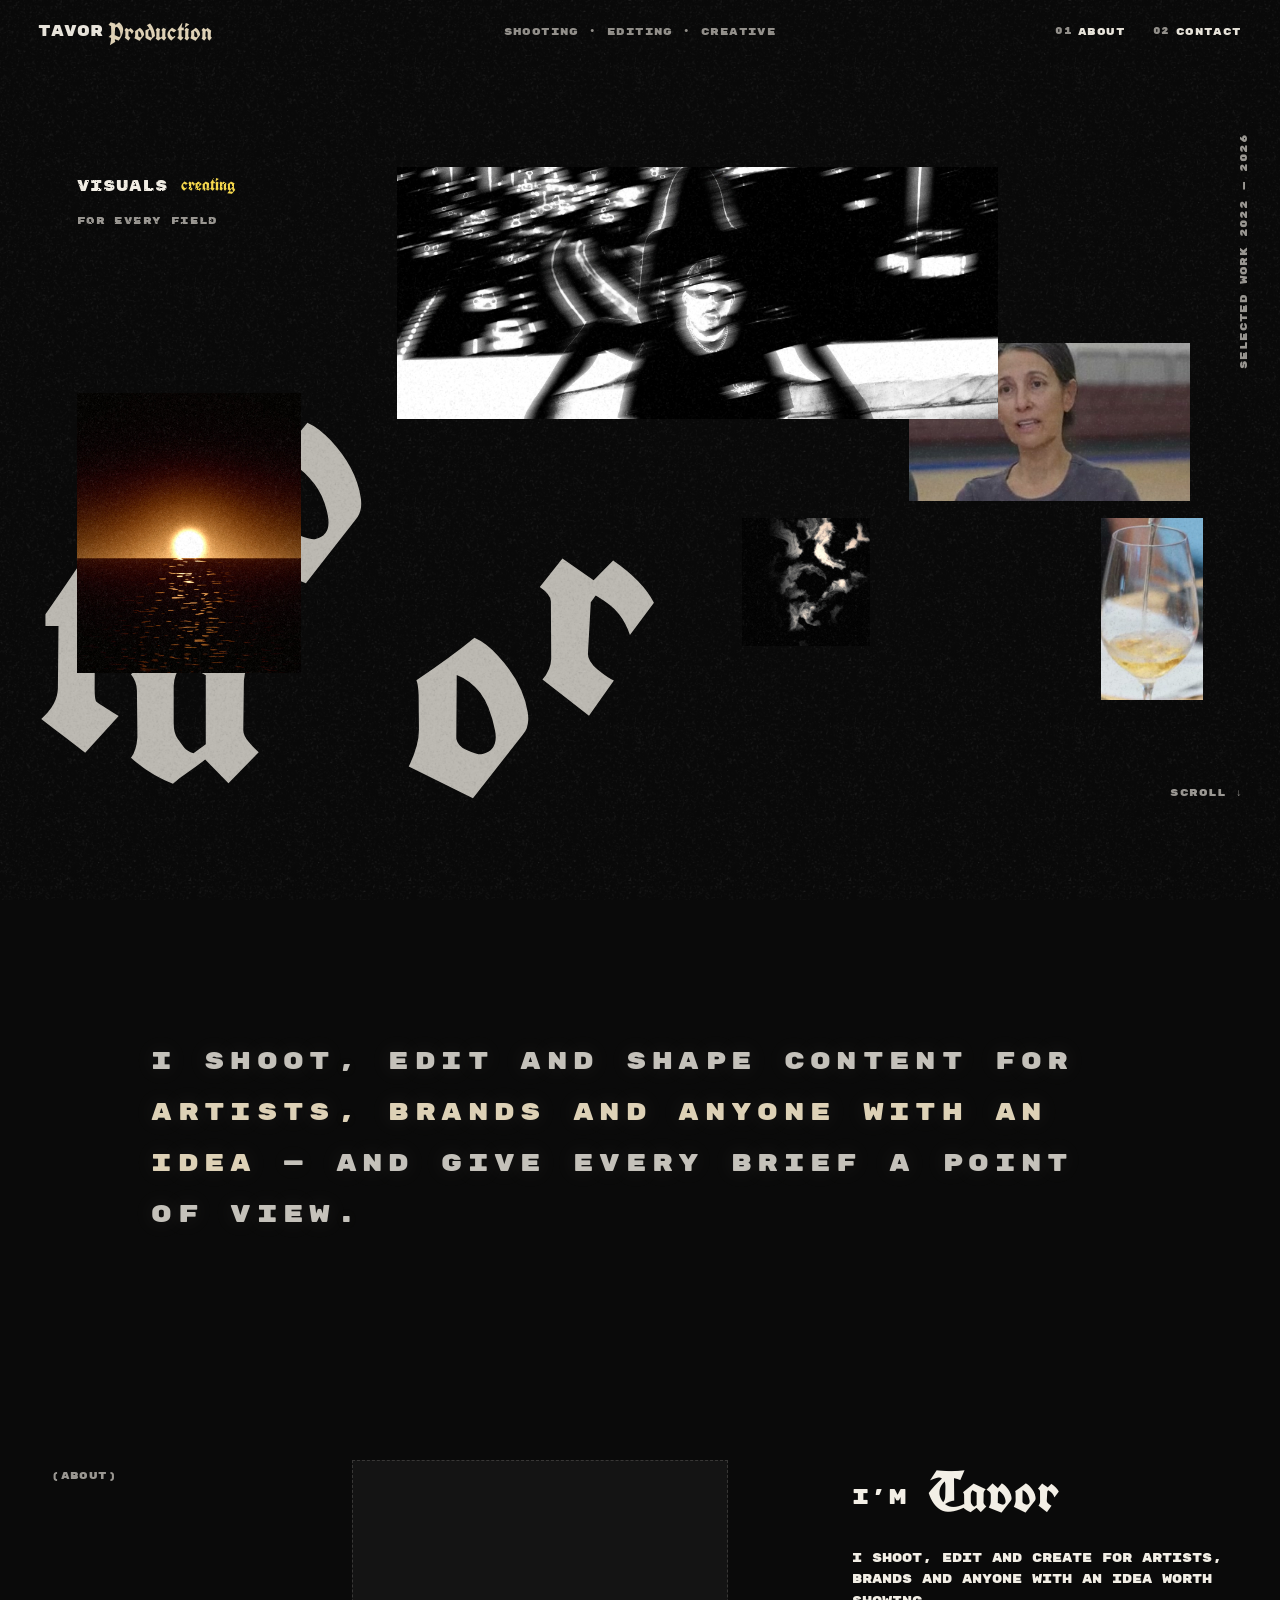
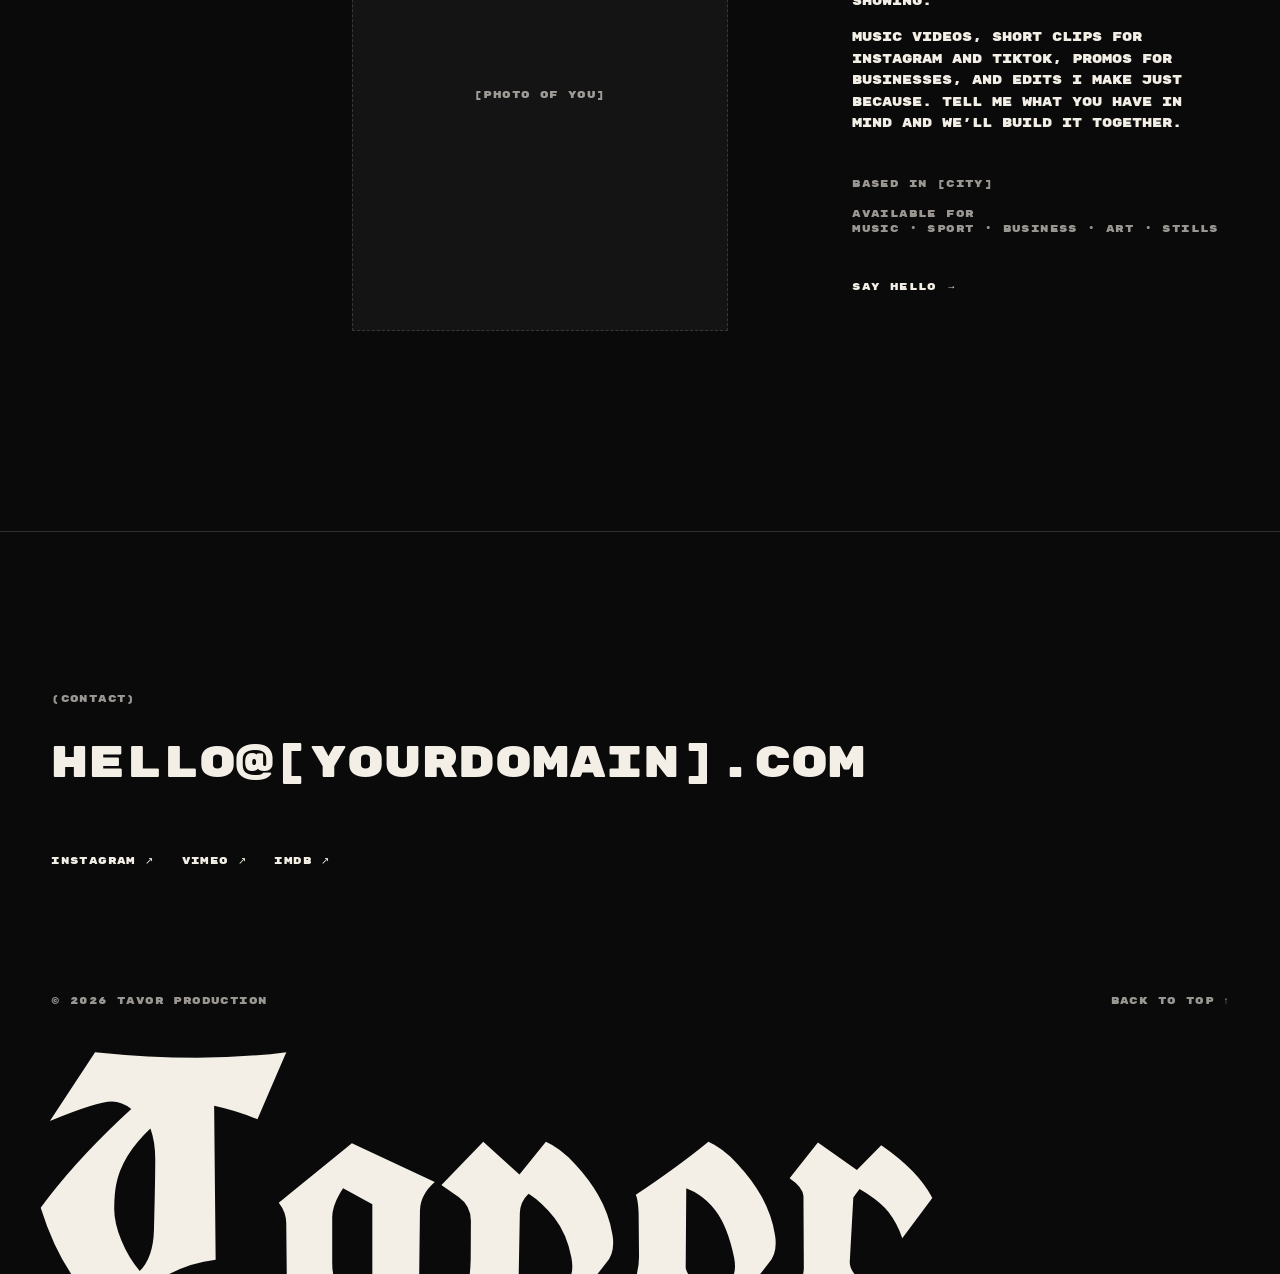
==== commit e7d6cf82: "Promo and Social pages: video carousels with loop clips, endless home carousel, rename topics - Prom" ====
--- a/index.html
+++ b/index.html
@@ -21,9 +21,8 @@
 <a class="brand" href="#top"><span data-bind="name"></span> <em data-bind="brandSuffix"></em></a>
 <p class="nav-mid mono" data-bind="roles"></p>
 <nav class="nav-links mono" aria-label="Primary">
-<a class="u" href="#work"><span class="idx">01</span>Work</a>
-<a class="u" href="#about"><span class="idx">02</span>About</a>
-<a class="u" href="#contact"><span class="idx">03</span>Contact</a>
+<a class="u" href="#about"><span class="idx">01</span>About</a>
+<a class="u" href="#contact"><span class="idx">02</span>Contact</a>
 </nav>
 </header>
 
@@ -38,7 +37,7 @@
 <p class="tagline mono" data-bind="tagline"></p>
 </div>
 <p class="side mono">Selected work <span data-bind="years"></span></p>
-<a class="cue mono" href="#work">Scroll ↓</a>
+<a class="cue mono" href="#about">Scroll ↓</a>
 </section>
 
 <section class="statement" aria-label="Statement">
@@ -56,16 +55,6 @@
 </div>
 </section>
 
-<section id="work" class="work" aria-labelledby="work-title">
-<div class="work-head">
-<h2 id="work-title" class="work-title"><span data-bind="name"></span><span class="count mono" id="count"></span></h2>
-<div class="work-aside mono">
-<span data-bind="years"></span>
-<a class="u" href="#work">Full index →</a>
-</div>
-</div>
-<div class="grid" id="grid"></div>
-</section>
 </main>
 
 <footer id="contact" class="contact">
--- a/assets/styles.css
+++ b/assets/styles.css
@@ -155,18 +155,19 @@
 .still{display:none}
 .hero>.reel{top:212px}
 .flow-glow{display:block;position:absolute;left:50%;top:calc(264px + 37.5vw);width:100vw;height:92vw;margin:-46vw 0 0 -50vw;background:radial-gradient(ellipse closest-side at 50% 50%,rgba(255,255,255,.7) 0,rgba(255,255,255,.58) 14%,rgba(255,255,255,.42) 30%,rgba(255,255,255,.26) 46%,rgba(255,255,255,.13) 62%,rgba(255,255,255,.05) 78%,rgba(255,255,255,0) 100%);-webkit-mask-image:linear-gradient(to bottom,#000 40%,transparent 94%);mask-image:linear-gradient(to bottom,#000 40%,transparent 94%);z-index:2;pointer-events:none}
-.flow{display:flex;position:absolute;left:0;right:0;top:264px;gap:14px;padding:0 20%;overflow-x:auto;scroll-snap-type:x mandatory;scrollbar-width:none;z-index:3;overscroll-behavior-x:contain}
+.flow{display:flex;position:absolute;left:0;right:0;top:250px;gap:14px;padding:14px 20%;overflow-x:auto;scroll-snap-type:x mandatory;scrollbar-width:none;z-index:3;overscroll-behavior-x:contain}
 .flow::-webkit-scrollbar{display:none}
 .flow:focus-visible{outline:1px solid var(--red);outline-offset:-4px}
-.slide{position:relative;flex:0 0 100%;aspect-ratio:4/5;scroll-snap-align:center;overflow:hidden;border-radius:20px;background:#141414;opacity:.5;transform:scale(.9);transition:opacity .5s var(--ease),transform .7s var(--ease)}
-.slide.on{opacity:1;transform:none}
+.slide{position:relative;flex:0 0 100%;aspect-ratio:4/5;scroll-snap-align:center;overflow:hidden;border-radius:20px;background:#141414;opacity:.5;transform:scale(.74);transition:opacity .5s var(--ease),transform .7s var(--ease)}
+.slide.on{opacity:1;transform:scale(1.07)}
 .slide img,.slide video{position:absolute;left:0;top:0;width:100%;height:100%;object-fit:cover}
 .slide video{opacity:0;transition:opacity .35s var(--ease)}
 .slide video.live{opacity:1}
 .slide-title{position:absolute;left:0;right:0;bottom:0;padding:44px 16px 16px;font-family:var(--serif);font-style:normal;font-size:26px;line-height:1;letter-spacing:0;color:#f3efe6;background:linear-gradient(to top,rgba(0,0,0,.6),rgba(0,0,0,0));opacity:0;transition:opacity .5s var(--ease)}
 .slide.on .slide-title{opacity:1}
 .intro{left:0;top:74px;width:100%;height:184px;padding:0 5%;gap:6px;align-items:center;justify-content:center;text-align:center}
-.lede{font-size:37px;line-height:.78;letter-spacing:-.015em;word-spacing:-.3em;max-width:10.6em;margin:22px 0 26px;transform:scaleY(1.42);filter:url(#rough);color:rgba(243,239,230,.92);text-shadow:0 0 16px rgba(243,239,230,.18)}
+.intro::before{content:"";position:absolute;left:50%;top:50%;width:112%;height:150%;transform:translate(-50%,-52%);background:radial-gradient(ellipse closest-side at 50% 50%,rgba(255,255,255,.34) 0,rgba(255,255,255,.24) 22%,rgba(255,255,255,.13) 48%,rgba(255,255,255,.05) 74%,rgba(255,255,255,0) 100%);filter:blur(14px);z-index:-1;pointer-events:none}
+.lede{font-size:37px;line-height:.78;letter-spacing:-.015em;word-spacing:-.62em;max-width:10.6em;margin:22px 0 26px;transform:scaleY(1.42);filter:url(#rough);color:rgba(243,239,230,.92);text-shadow:0 0 16px rgba(243,239,230,.18)}
 .tagline{font-size:11px;letter-spacing:.5em;margin-left:.5em}
 .side{display:none}
 .still .cap{display:none}
@@ -211,6 +212,8 @@
 .topic-blurb{margin:40px 0 0;max-width:38ch;font-family:var(--sans);font-size:12px;line-height:1.8;color:var(--mute)}
 .topic-grid{display:grid;grid-template-columns:repeat(12,minmax(0,1fr));column-gap:24px;row-gap:96px;align-items:start;padding:0 4% 160px}
 .shot{margin:0;animation:rise 1.4s var(--ease) both}
+.shot.copy{display:none}
+.topic-blurb:empty{display:none}
 .shot .frame{display:block;overflow:hidden;background:#141414}
 .shot img{display:block;width:100%;height:100%;object-fit:cover;transition:transform 1.1s var(--ease)}
 .shot:hover img{transform:scale(1.04)}
@@ -268,6 +271,10 @@
 .topic-grid.vertical{display:grid;grid-template-columns:repeat(2,minmax(0,1fr));gap:32px 14px}
 .topic-grid.vertical .shot{grid-column:auto;align-self:auto}
 .topic-grid.vertical .shot:nth-child(even){margin-top:40px}
+.topic-grid.carousel{display:flex;flex-direction:row;gap:14px;padding:14px 20% 100px;overflow-x:auto;scroll-snap-type:x mandatory;scrollbar-width:none;overscroll-behavior-x:contain;align-items:center}
+.topic-grid.carousel::-webkit-scrollbar{display:none}
+.topic-grid.carousel .shot,.topic-grid.carousel .shot:nth-child(even),.topic-grid.carousel .shot.copy{display:block;flex:0 0 100%;margin:0;grid-column:auto;scroll-snap-align:center;animation:none;opacity:.5;transform:scale(.74);transition:opacity .5s var(--ease),transform .7s var(--ease)}
+.topic-grid.carousel .shot.on{opacity:1;transform:scale(1.07)}
 .topic-foot{flex-direction:column;align-items:flex-start;padding:48px 5% 40px}
 .topic-next{align-items:flex-start}
 }
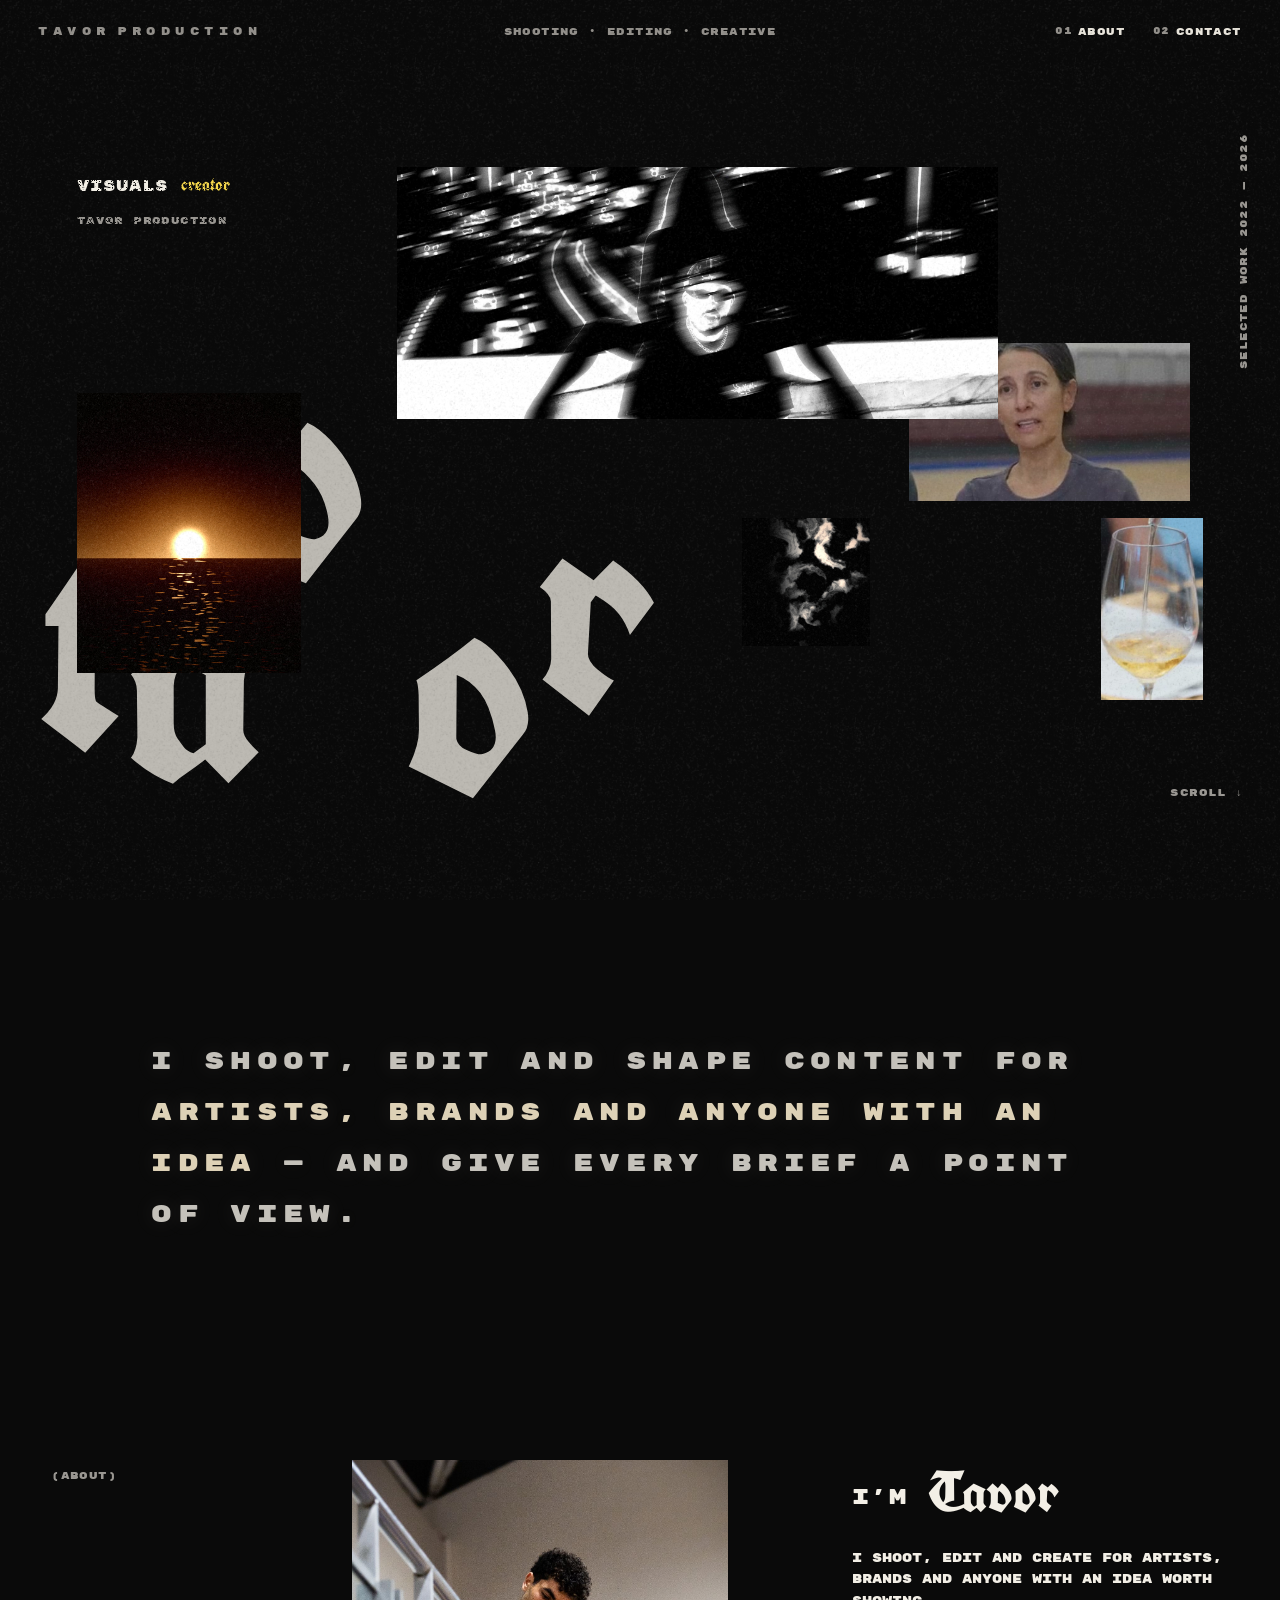
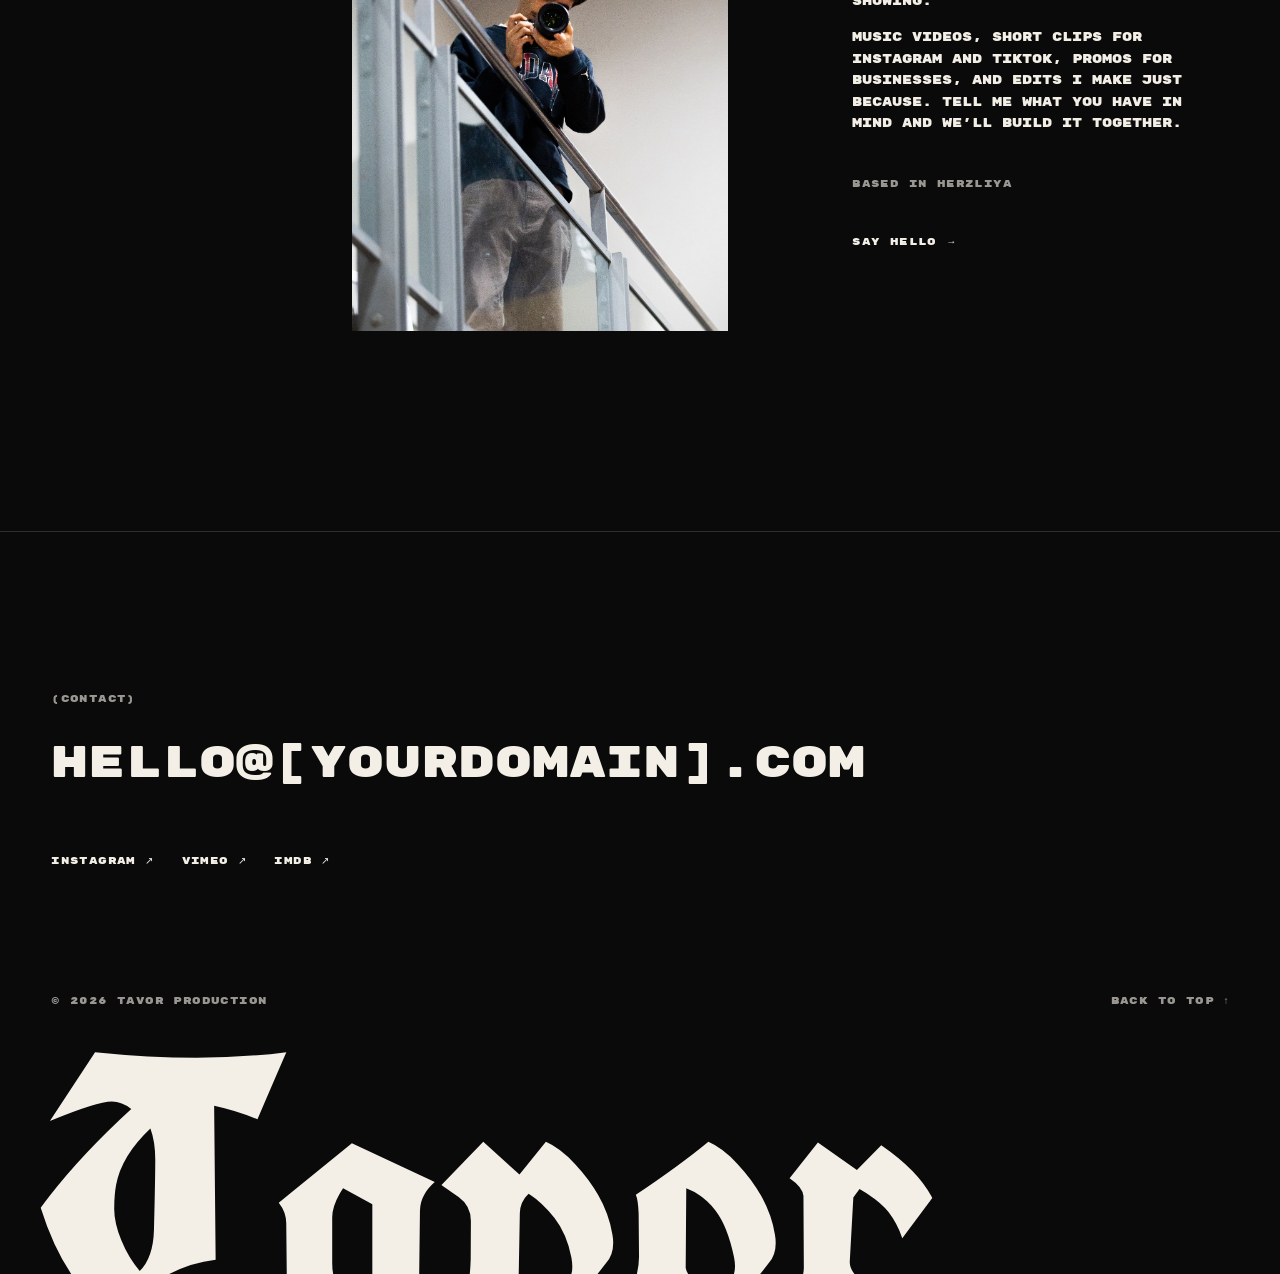
==== commit f8426adb: "Phone entrance animation, scroll-in statement, About photo and city - Opening: Tavor Production lett" ====
--- a/index.html
+++ b/index.html
@@ -11,9 +11,10 @@
 <link rel="stylesheet" href="assets/styles.css">
 <script src="content.js" defer></script>
 <script src="assets/site.js" defer></script>
+<script>if(matchMedia("(max-width:720px)").matches&&!matchMedia("(prefers-reduced-motion: reduce)").matches){var d=document.documentElement;d.classList.add("intro-run","intro-nav");setTimeout(function(){d.classList.remove("intro-run","intro-nav")},9000)}</script>
 </head>
 <body>
-<svg width="0" height="0" style="position:absolute" aria-hidden="true" focusable="false"><filter id="grain-reveal" x="0" y="0" width="100%" height="100%" color-interpolation-filters="sRGB"><feTurbulence type="fractalNoise" baseFrequency="1.1" numOctaves="2" seed="7" result="n"/><feColorMatrix in="n" type="matrix" values="0 0 0 0 0  0 0 0 0 0  0 0 0 0 0  1 0 0 0 0" result="m"/><feComponentTransfer in="m" result="m2"><feFuncA id="reveal-fn" type="linear" slope="14" intercept="-14"/></feComponentTransfer><feComposite in="SourceGraphic" in2="m2" operator="in"/></filter><filter id="rough" x="-2%" y="-2%" width="104%" height="104%" color-interpolation-filters="sRGB"><feTurbulence type="fractalNoise" baseFrequency="0.85" numOctaves="2" seed="11" result="t"/><feDisplacementMap in="SourceGraphic" in2="t" scale="2.6" xChannelSelector="R" yChannelSelector="G"/></filter></svg>
+<svg width="0" height="0" style="position:absolute" aria-hidden="true" focusable="false"><filter id="grain-reveal" x="0" y="0" width="100%" height="100%" color-interpolation-filters="sRGB"><feTurbulence type="fractalNoise" baseFrequency="1.1" numOctaves="2" seed="7" result="n"/><feColorMatrix in="n" type="matrix" values="0 0 0 0 0  0 0 0 0 0  0 0 0 0 0  1 0 0 0 0" result="m"/><feComponentTransfer in="m" result="m2"><feFuncA id="reveal-fn" type="linear" slope="14" intercept="-14"/></feComponentTransfer><feComposite in="SourceGraphic" in2="m2" operator="in"/></filter><filter id="motion" x="-40%" y="-40%" width="180%" height="180%"><feGaussianBlur id="motion-blur" stdDeviation="0 0"/></filter><filter id="rough" x="-2%" y="-2%" width="104%" height="104%" color-interpolation-filters="sRGB"><feTurbulence type="fractalNoise" baseFrequency="0.85" numOctaves="2" seed="11" result="t"/><feDisplacementMap in="SourceGraphic" in2="t" scale="2.6" xChannelSelector="R" yChannelSelector="G"/></filter></svg>
 <div class="site" style="position: relative; min-height: 100vh; background: #0a0a0a; color: #f3efe6; font-family: 'Rubik Mono One', sans-serif; font-size: 16px; line-height: 1.55; overflow-x: hidden">
 <div class="grain" aria-hidden="true"></div>
 
--- a/assets/styles.css
+++ b/assets/styles.css
@@ -168,6 +168,7 @@
 .intro{left:0;top:74px;width:100%;height:184px;padding:0 5%;gap:6px;align-items:center;justify-content:center;text-align:center}
 .intro::before{content:"";position:absolute;left:50%;top:50%;width:112%;height:150%;transform:translate(-50%,-52%);background:radial-gradient(ellipse closest-side at 50% 50%,rgba(255,255,255,.34) 0,rgba(255,255,255,.24) 22%,rgba(255,255,255,.13) 48%,rgba(255,255,255,.05) 74%,rgba(255,255,255,0) 100%);filter:blur(14px);z-index:-1;pointer-events:none}
 .lede{font-size:37px;line-height:.78;letter-spacing:-.015em;word-spacing:-.62em;max-width:10.6em;margin:22px 0 26px;transform:scaleY(1.42);filter:url(#rough);color:rgba(243,239,230,.92);text-shadow:0 0 16px rgba(243,239,230,.18)}
+.lede .gothic{display:block}
 .tagline{font-size:11px;letter-spacing:.5em;margin-left:.5em}
 .side{display:none}
 .still .cap{display:none}
@@ -251,6 +252,15 @@
 .topic-grid.vertical .shot{grid-column:span 3;margin-top:0;width:auto}
 .topic-grid.vertical .shot:nth-child(even){margin-top:72px}
 .topic-grid.vertical .frame{aspect-ratio:9/16}
+.more-card{position:relative;display:flex;flex-direction:column;justify-content:flex-end;gap:10px;width:100%;height:100%;padding:22px 20px;box-sizing:border-box;color:#f3efe6;background:radial-gradient(ellipse 90% 60% at 50% 100%,rgba(246,216,76,.2),rgba(246,216,76,0) 70%),linear-gradient(#171717,#0c0c0c);border:1px solid rgba(243,239,230,.16);transition:border-color .4s var(--ease)}
+.more-card:hover,.more-card:focus-visible{border-color:rgba(246,216,76,.7)}
+.more-card::before{content:"";position:absolute;inset:0;z-index:1;background:linear-gradient(to top,rgba(8,8,8,.92) 0,rgba(8,8,8,.55) 38%,rgba(8,8,8,.12) 70%,rgba(8,8,8,.3) 100%);pointer-events:none}
+.more-card .more-pic{position:absolute;inset:0;width:100%;height:100%;object-fit:cover;filter:saturate(.85);transition:transform 1.1s var(--ease)}
+.more-card:hover .more-pic{transform:scale(1.04)}
+.more-card>span{position:relative;z-index:2}
+.more-eyebrow{color:var(--mute)}
+.more-name{font-family:var(--serif);font-weight:700;font-size:clamp(40px,4vw,64px);line-height:.9;color:#f6d84c}
+.more-handle{letter-spacing:.14em}
 .topic-foot{display:flex;justify-content:space-between;align-items:flex-end;gap:24px;padding:64px 4% 48px;border-top:1px solid var(--line)}
 .topic-foot>a:first-child{display:inline-flex;align-items:center;min-height:44px;color:var(--mute)}
 .topic-next{display:flex;flex-direction:column;align-items:flex-end;gap:10px;color:var(--mute)}
@@ -282,3 +292,11 @@
 @media (prefers-reduced-motion:reduce){
 *,*::before,*::after{animation:none !important;transition:none !important}
 }
+.intro-run .flow,.intro-run .flow-glow{opacity:0}
+.flow.jump .slide,.flow.jump .slide *{transition:none}
+.flow.spin .slide{opacity:.85;transform:scale(.86);transition:none}
+.intro-nav .nav{opacity:0}
+.brand,.brand em{font-family:var(--sans);font-weight:400;font-style:normal;text-transform:uppercase;color:var(--mute)}
+.brand{letter-spacing:.5em;gap:.6em;font-size:11px}
+.brand em{font-size:inherit;letter-spacing:inherit}
+@media (max-width:720px){.brand{font-size:10px;letter-spacing:.24em;gap:.5em}.brand em{font-size:inherit}}
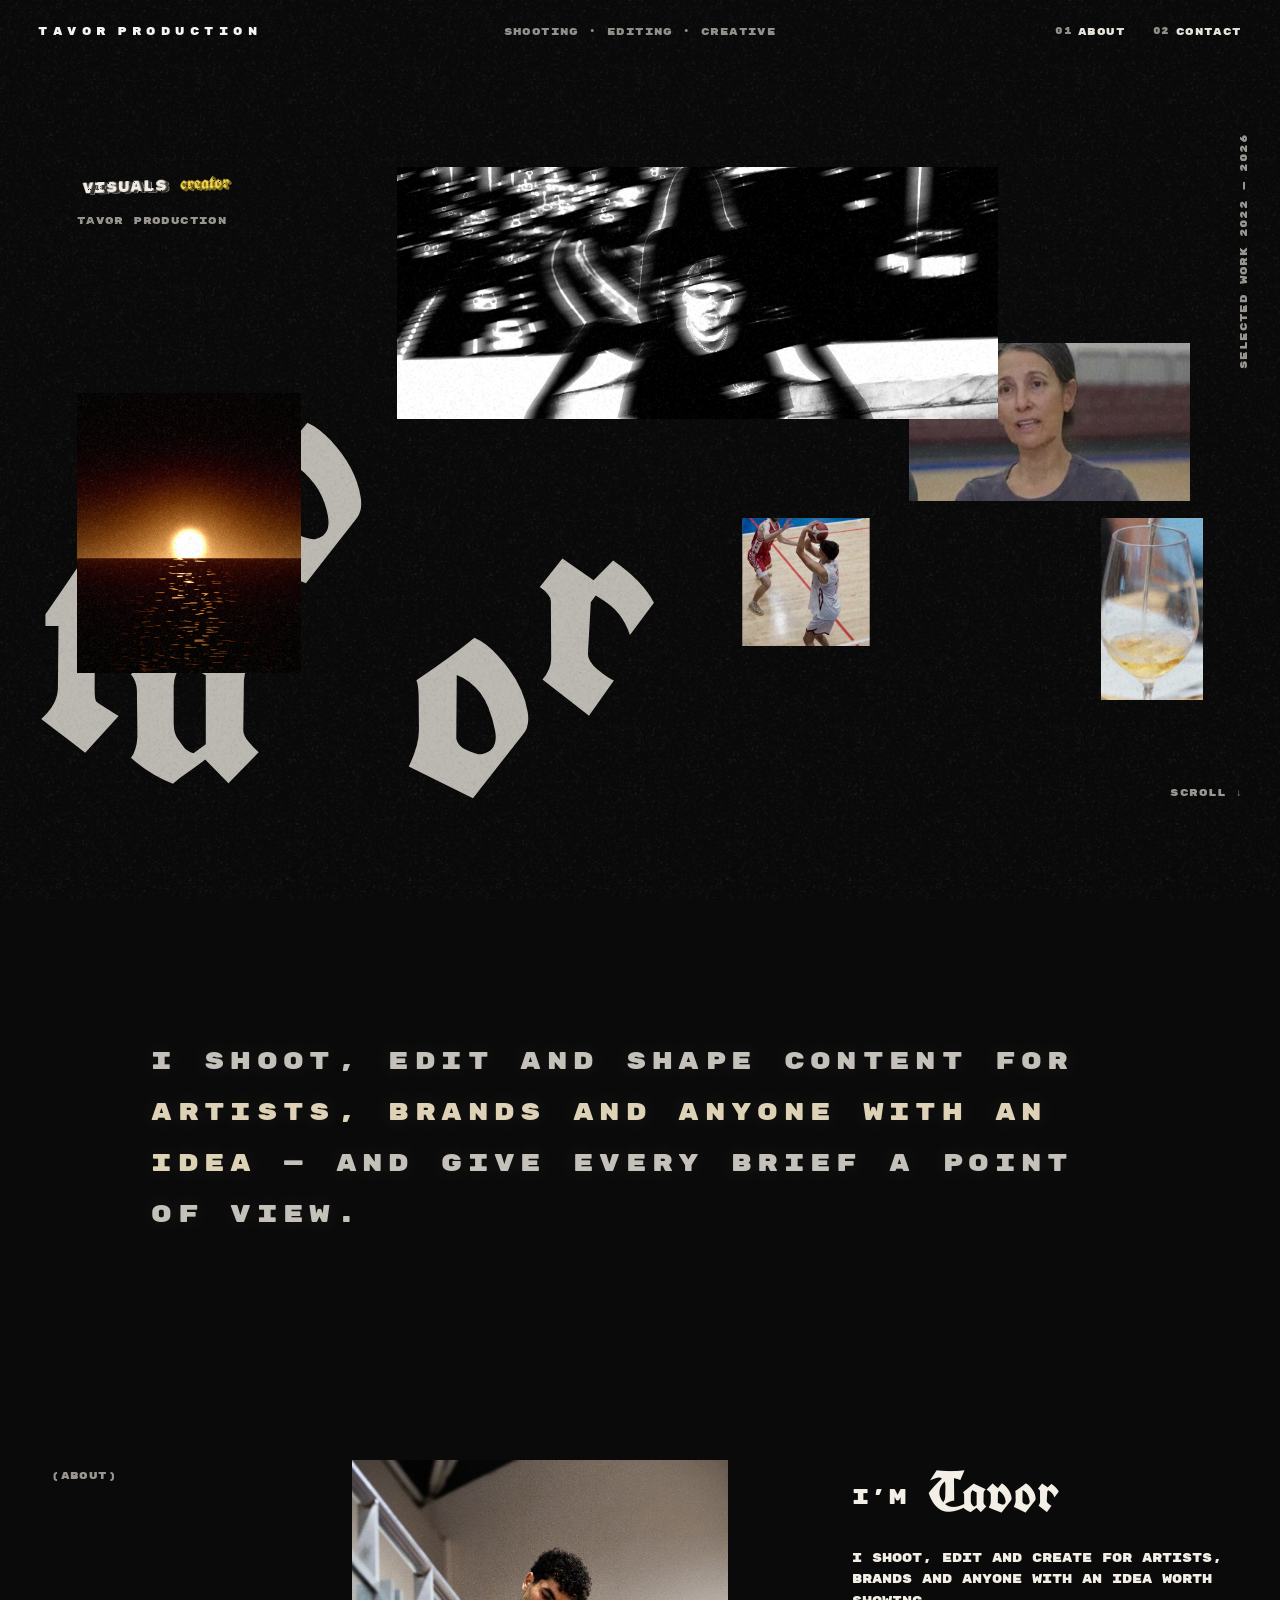
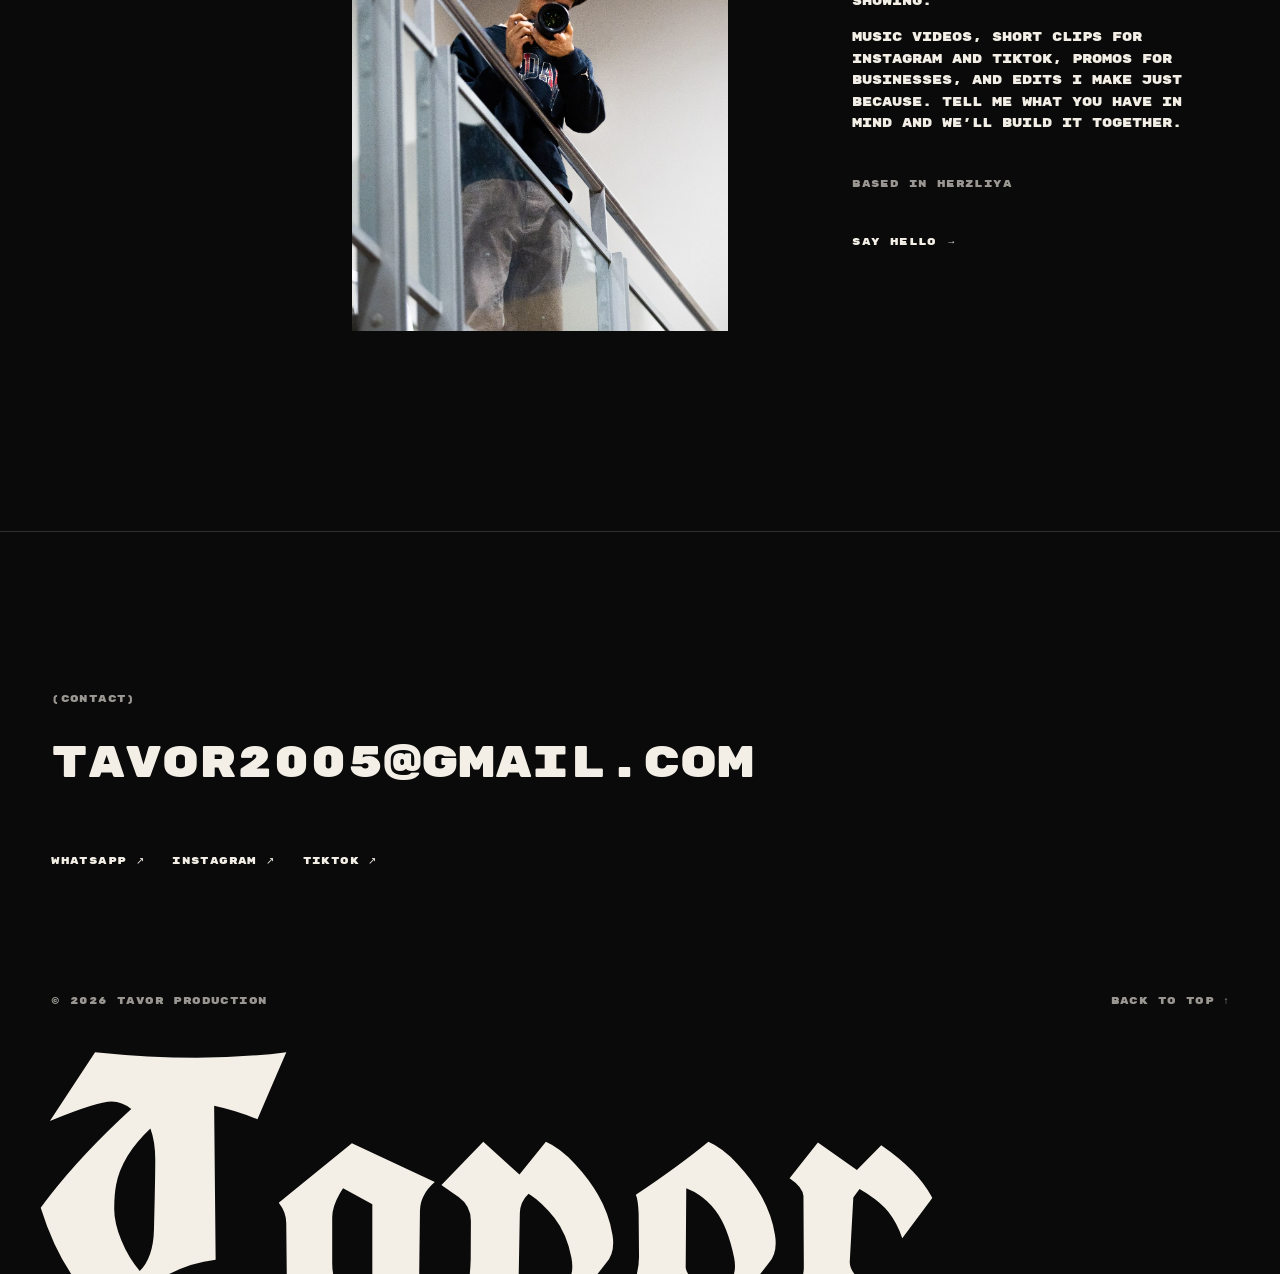
==== commit 711fb0b4: "Smoother phone opening, 3D turnable title, restyled carousels, contact details - Title is 3D from it" ====
--- a/index.html
+++ b/index.html
@@ -14,7 +14,7 @@
 <script>if(matchMedia("(max-width:720px)").matches&&!matchMedia("(prefers-reduced-motion: reduce)").matches){var d=document.documentElement;d.classList.add("intro-run","intro-nav");setTimeout(function(){d.classList.remove("intro-run","intro-nav")},9000)}</script>
 </head>
 <body>
-<svg width="0" height="0" style="position:absolute" aria-hidden="true" focusable="false"><filter id="grain-reveal" x="0" y="0" width="100%" height="100%" color-interpolation-filters="sRGB"><feTurbulence type="fractalNoise" baseFrequency="1.1" numOctaves="2" seed="7" result="n"/><feColorMatrix in="n" type="matrix" values="0 0 0 0 0  0 0 0 0 0  0 0 0 0 0  1 0 0 0 0" result="m"/><feComponentTransfer in="m" result="m2"><feFuncA id="reveal-fn" type="linear" slope="14" intercept="-14"/></feComponentTransfer><feComposite in="SourceGraphic" in2="m2" operator="in"/></filter><filter id="motion" x="-40%" y="-40%" width="180%" height="180%"><feGaussianBlur id="motion-blur" stdDeviation="0 0"/></filter><filter id="rough" x="-2%" y="-2%" width="104%" height="104%" color-interpolation-filters="sRGB"><feTurbulence type="fractalNoise" baseFrequency="0.85" numOctaves="2" seed="11" result="t"/><feDisplacementMap in="SourceGraphic" in2="t" scale="2.6" xChannelSelector="R" yChannelSelector="G"/></filter></svg>
+<svg width="0" height="0" style="position:absolute" aria-hidden="true" focusable="false"><filter id="grain-reveal" x="0" y="0" width="100%" height="100%" color-interpolation-filters="sRGB"><feTurbulence type="fractalNoise" baseFrequency="1.1" numOctaves="2" seed="7" result="n"/><feColorMatrix in="n" type="matrix" values="0 0 0 0 0  0 0 0 0 0  0 0 0 0 0  1 0 0 0 0" result="m"/><feComponentTransfer in="m" result="m2"><feFuncA id="reveal-fn" type="linear" slope="14" intercept="-14"/></feComponentTransfer><feComposite in="SourceGraphic" in2="m2" operator="in"/></filter><filter id="rough" x="-12%" y="-12%" width="124%" height="124%" color-interpolation-filters="sRGB"><feTurbulence type="fractalNoise" baseFrequency="0.85" numOctaves="2" seed="11" result="t"/><feDisplacementMap in="SourceGraphic" in2="t" scale="2.6" xChannelSelector="R" yChannelSelector="G"/></filter></svg>
 <div class="site" style="position: relative; min-height: 100vh; background: #0a0a0a; color: #f3efe6; font-family: 'Rubik Mono One', sans-serif; font-size: 16px; line-height: 1.55; overflow-x: hidden">
 <div class="grain" aria-hidden="true"></div>
 
--- a/assets/styles.css
+++ b/assets/styles.css
@@ -150,7 +150,9 @@
 .brand{font-size:12px;gap:.2em}
 .brand em{font-size:21px}
 .nav-links .idx{display:none}
-.hero{height:calc(320px + 75vw);min-height:0}
+.nav{mix-blend-mode:normal}
+.grain{transform:translateZ(0)}
+.hero{height:calc(276px + 78vw);min-height:0}
 .name .glyph{display:none}
 .still{display:none}
 .hero>.reel{top:212px}
@@ -169,6 +171,7 @@
 .intro::before{content:"";position:absolute;left:50%;top:50%;width:112%;height:150%;transform:translate(-50%,-52%);background:radial-gradient(ellipse closest-side at 50% 50%,rgba(255,255,255,.34) 0,rgba(255,255,255,.24) 22%,rgba(255,255,255,.13) 48%,rgba(255,255,255,.05) 74%,rgba(255,255,255,0) 100%);filter:blur(14px);z-index:-1;pointer-events:none}
 .lede{font-size:37px;line-height:.78;letter-spacing:-.015em;word-spacing:-.62em;max-width:10.6em;margin:22px 0 26px;transform:scaleY(1.42);filter:url(#rough);color:rgba(243,239,230,.92);text-shadow:0 0 16px rgba(243,239,230,.18)}
 .lede .gothic{display:block}
+.t3d{width:100%}
 .tagline{font-size:11px;letter-spacing:.5em;margin-left:.5em}
 .side{display:none}
 .still .cap{display:none}
@@ -180,9 +183,9 @@
 .name{left:5%;bottom:30px;font-size:40vw;line-height:.82;flex-wrap:wrap;width:2.5em}
 .g3{margin-left:.7em}
 .cue{display:none}
-.statement{display:flex;align-items:center;min-height:78vh;padding:72px 7%}
+.statement{display:flex;align-items:center;padding:8px 6%}
 .statement .label{padding:0;margin-bottom:24px}
-.statement-text{font-size:15px;line-height:2.6;letter-spacing:.3em;text-transform:uppercase}
+.statement-text{width:100%;font-size:15px;line-height:2.6;letter-spacing:.16em;text-transform:uppercase}
 .about{display:block;padding:20px 5% 120px}
 .about .label{padding:0;margin-bottom:24px}
 .portrait{width:78%;margin-bottom:40px}
@@ -285,6 +288,11 @@
 .topic-grid.carousel::-webkit-scrollbar{display:none}
 .topic-grid.carousel .shot,.topic-grid.carousel .shot:nth-child(even),.topic-grid.carousel .shot.copy{display:block;flex:0 0 100%;margin:0;grid-column:auto;scroll-snap-align:center;animation:none;opacity:.5;transform:scale(.74);transition:opacity .5s var(--ease),transform .7s var(--ease)}
 .topic-grid.carousel .shot.on{opacity:1;transform:scale(1.07)}
+.carousel-wrap{position:relative}
+.carousel-wrap .flow-glow{top:calc(14px + 37.5vw);z-index:0;width:130vw;height:112vw;margin:-56vw 0 0 -65vw;-webkit-mask-image:none;mask-image:none;pointer-events:none}
+.topic-grid.carousel{position:relative;z-index:1;padding:14px 20%;margin-bottom:100px}
+.topic-grid.carousel .frame{aspect-ratio:4/5;border-radius:20px}
+.topic-grid.carousel .play{display:none}
 .topic-foot{flex-direction:column;align-items:flex-start;padding:48px 5% 40px}
 .topic-next{align-items:flex-start}
 }
@@ -296,7 +304,18 @@
 .flow.jump .slide,.flow.jump .slide *{transition:none}
 .flow.spin .slide{opacity:.85;transform:scale(.86);transition:none}
 .intro-nav .nav{opacity:0}
-.brand,.brand em{font-family:var(--sans);font-weight:400;font-style:normal;text-transform:uppercase;color:var(--mute)}
+.intro-nav .statement-text{visibility:hidden}
+.brand,.brand em{font-family:var(--sans);font-weight:400;font-style:normal;text-transform:uppercase;color:#fff}
 .brand{letter-spacing:.5em;gap:.6em;font-size:11px}
 .brand em{font-size:inherit;letter-spacing:inherit}
 @media (max-width:720px){.brand{font-size:10px;letter-spacing:.24em;gap:.5em}.brand em{font-size:inherit}}
+.t3d{display:block;perspective:640px;cursor:grab;touch-action:pan-y;-webkit-user-select:none;user-select:none}
+.t3d.held{cursor:grabbing}
+.t3d .lede{position:relative;transform-style:preserve-3d;filter:none;text-shadow:none}
+.t3d-layer{display:block}
+.t3d-layer.back{position:absolute;left:0;top:0;width:100%;color:#34322e;text-shadow:none;filter:none;pointer-events:none}
+.t3d-layer.back .gothic{color:#6f5f16}
+.t3d-layer.rear{color:rgba(243,239,230,.92)}
+.t3d-layer.rear .gothic{color:#f6d84c}
+.speckle{position:absolute;left:-12%;top:-30%;width:124%;height:160%;background:url(../images/speckle.png) 0 0/192px 192px;pointer-events:none;z-index:6}
+@media (max-width:720px){.t3d-layer.front>span>span,.t3d-layer.front .gothic>span>span{filter:url(#rough)}.t3d-layer.front{text-shadow:0 0 16px rgba(243,239,230,.18)}}
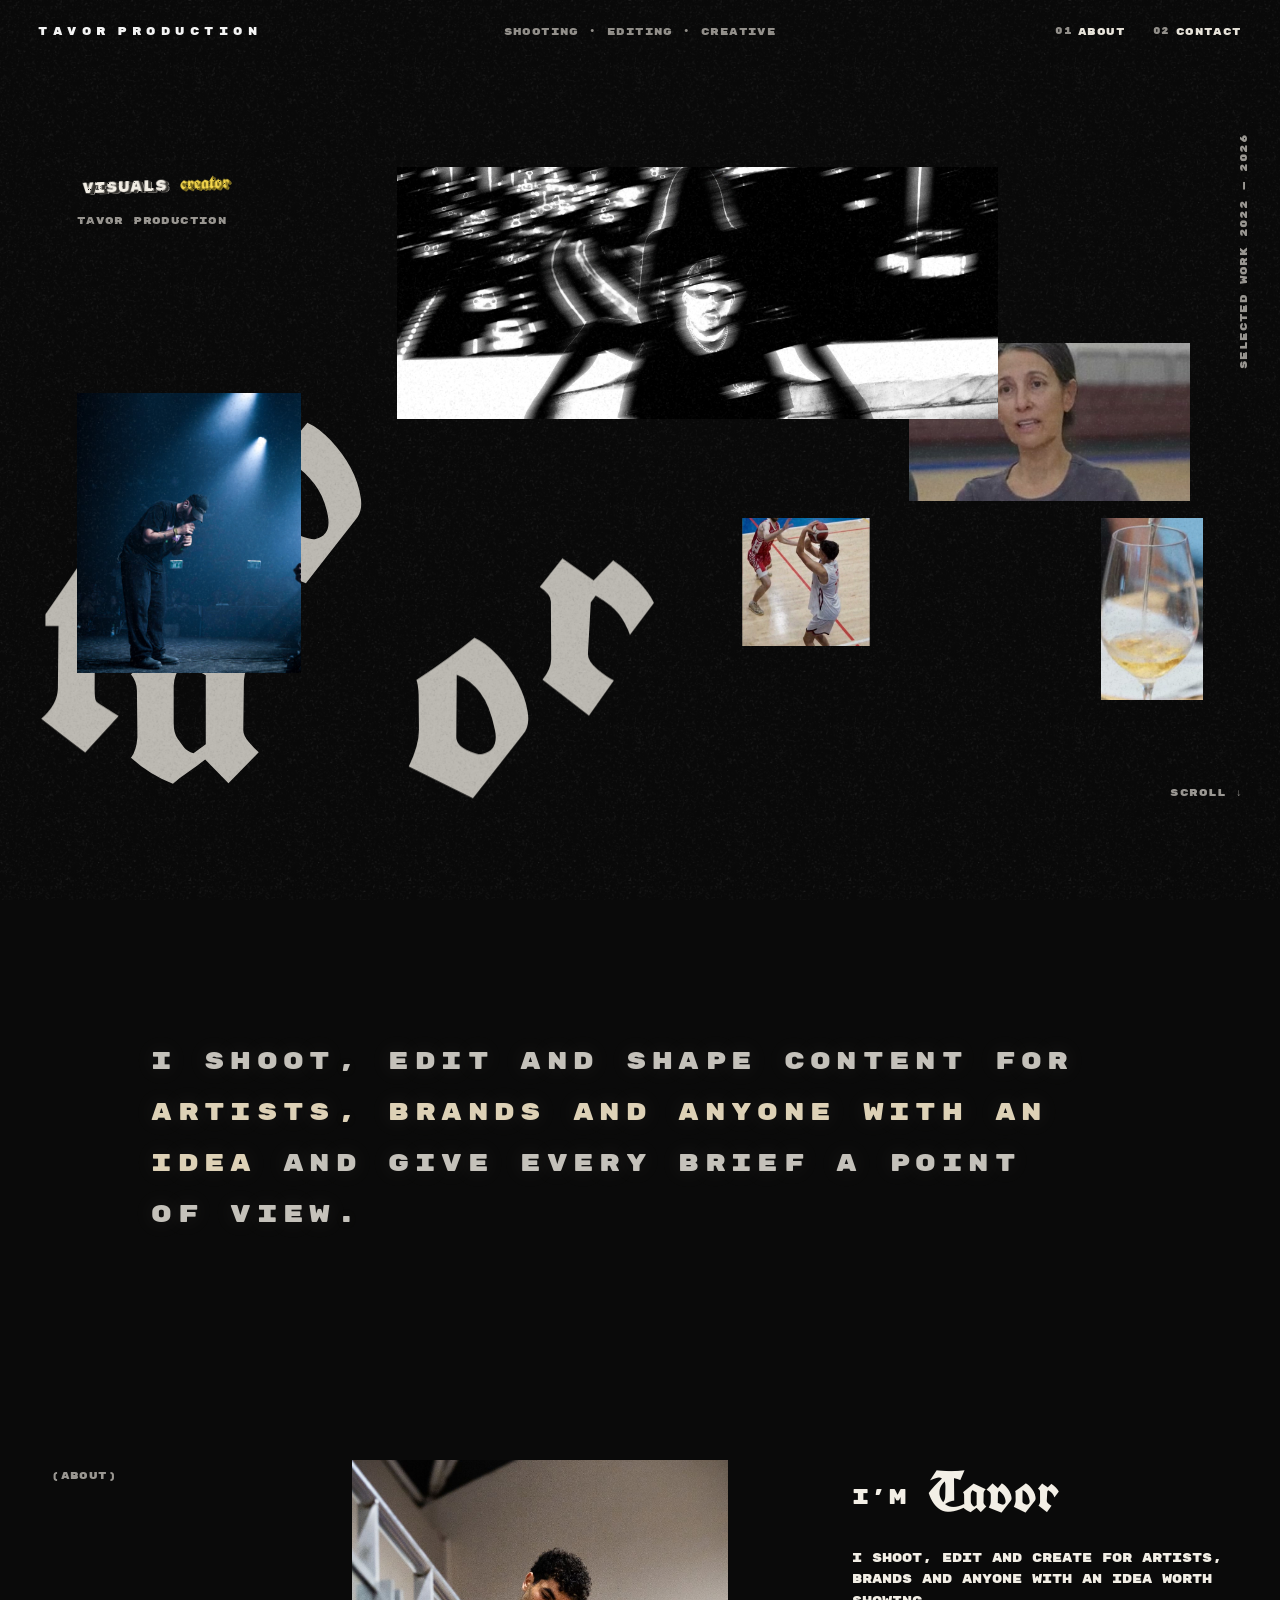
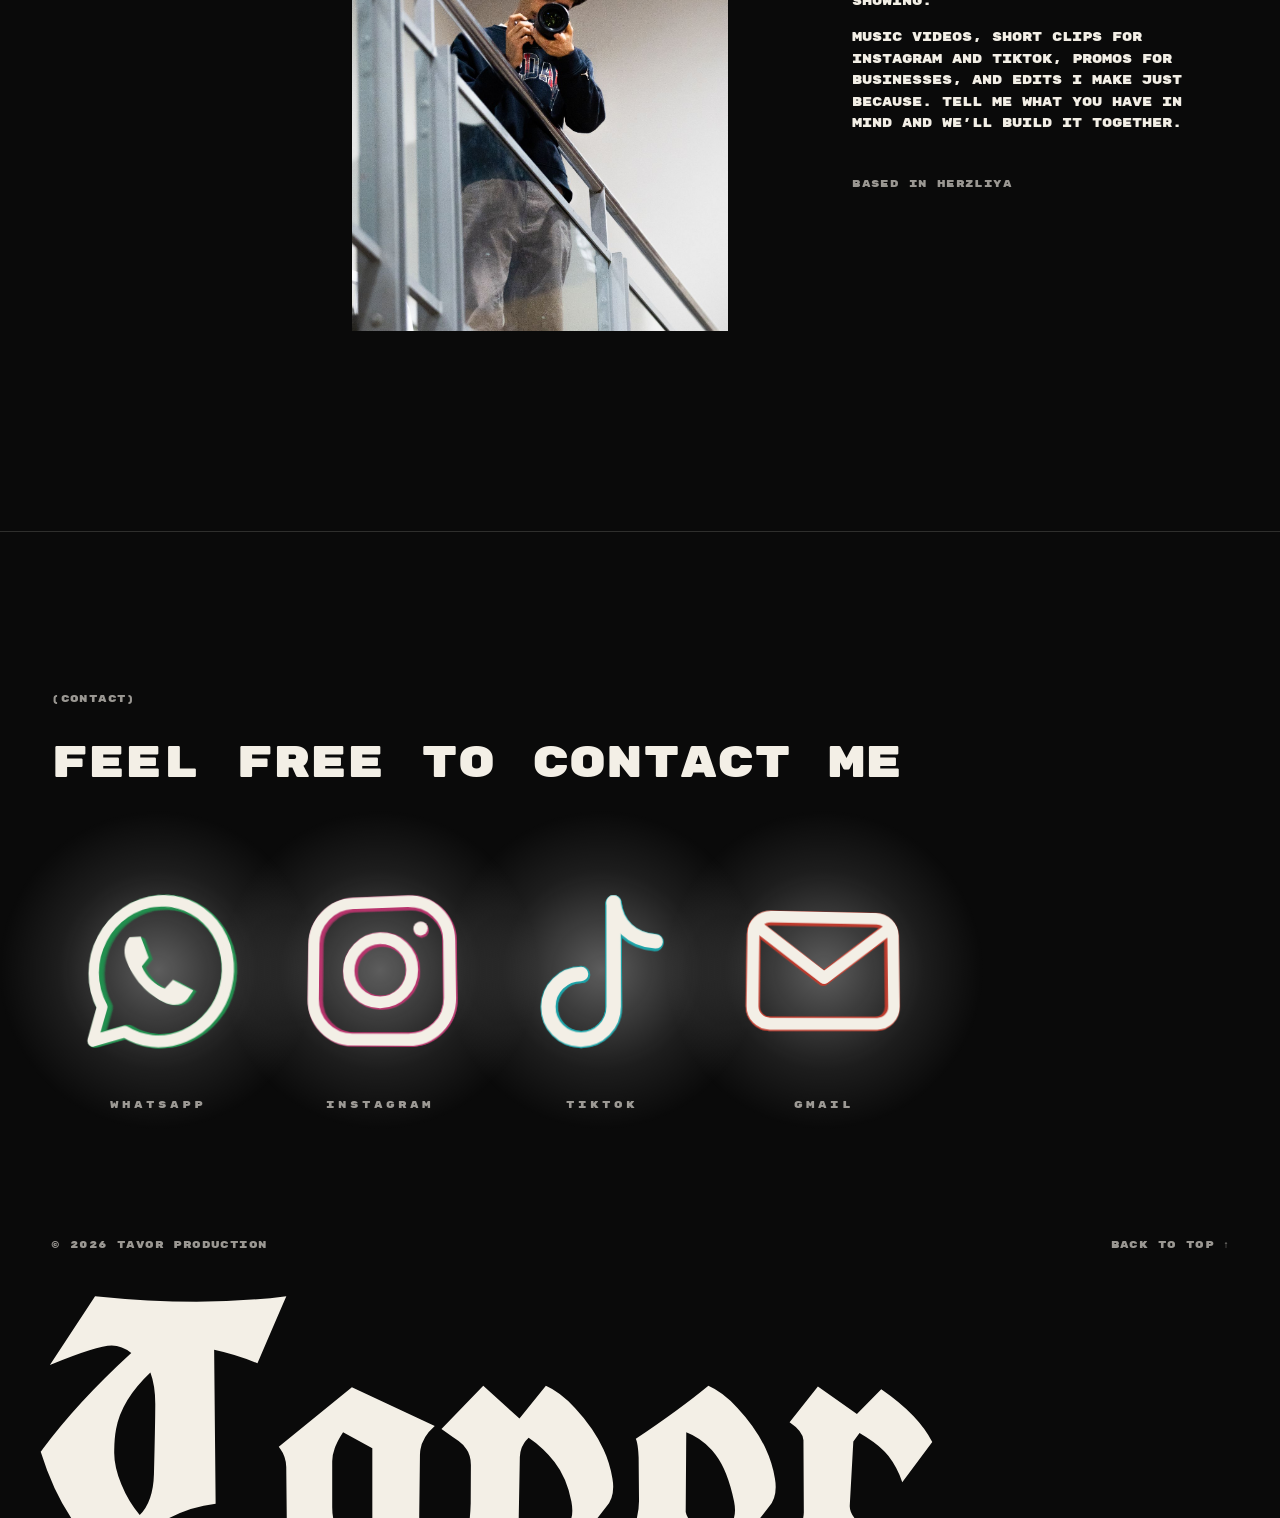
==== commit cd1db04c: "Stills page with 20 photos, carousels for every topic, contact polish and smooth navigation - Stills" ====
--- a/index.html
+++ b/index.html
@@ -11,7 +11,7 @@
 <link rel="stylesheet" href="assets/styles.css">
 <script src="content.js" defer></script>
 <script src="assets/site.js" defer></script>
-<script>if(matchMedia("(max-width:720px)").matches&&!matchMedia("(prefers-reduced-motion: reduce)").matches){var d=document.documentElement;d.classList.add("intro-run","intro-nav");setTimeout(function(){d.classList.remove("intro-run","intro-nav")},9000)}</script>
+<script>if(matchMedia("(max-width:720px)").matches&&!matchMedia("(prefers-reduced-motion: reduce)").matches&&!location.hash){var d=document.documentElement;d.classList.add("intro-run","intro-nav");setTimeout(function(){d.classList.remove("intro-run","intro-nav")},9000)}</script>
 </head>
 <body>
 <svg width="0" height="0" style="position:absolute" aria-hidden="true" focusable="false"><filter id="grain-reveal" x="0" y="0" width="100%" height="100%" color-interpolation-filters="sRGB"><feTurbulence type="fractalNoise" baseFrequency="1.1" numOctaves="2" seed="7" result="n"/><feColorMatrix in="n" type="matrix" values="0 0 0 0 0  0 0 0 0 0  0 0 0 0 0  1 0 0 0 0" result="m"/><feComponentTransfer in="m" result="m2"><feFuncA id="reveal-fn" type="linear" slope="14" intercept="-14"/></feComponentTransfer><feComposite in="SourceGraphic" in2="m2" operator="in"/></filter><filter id="rough" x="-12%" y="-12%" width="124%" height="124%" color-interpolation-filters="sRGB"><feTurbulence type="fractalNoise" baseFrequency="0.85" numOctaves="2" seed="11" result="t"/><feDisplacementMap in="SourceGraphic" in2="t" scale="2.6" xChannelSelector="R" yChannelSelector="G"/></filter></svg>
@@ -52,7 +52,6 @@
 <h2 class="about-name" id="about-title"></h2>
 <div class="about-bio" id="about-bio"></div>
 <p class="about-meta mono" id="about-meta"></p>
-<a class="about-cta mono u" id="about-cta" href="#"></a>
 </div>
 </section>
 
--- a/assets/styles.css
+++ b/assets/styles.css
@@ -123,7 +123,7 @@
 /* contact */
 .contact{position:relative;padding:160px 4% 0;border-top:1px solid var(--line);overflow:hidden}
 .contact .label{margin:0;color:var(--mute)}
-.mail{display:inline-block;margin:28px 0 48px;font-family:var(--sans);font-size:clamp(15px,3.4vw,56px);line-height:1.3;letter-spacing:0;overflow-wrap:anywhere}
+.mail{display:inline-block;margin:28px 0 56px;font-family:var(--sans);font-size:clamp(15px,3.4vw,56px);line-height:1.3;letter-spacing:0;overflow-wrap:anywhere}
 .social{display:flex;flex-wrap:wrap;gap:8px 28px}
 .social a{display:inline-flex;align-items:center;min-height:44px}
 .colophon{display:flex;justify-content:space-between;align-items:center;gap:16px;margin-top:96px;color:var(--mute)}
@@ -204,7 +204,7 @@
 .p4{width:82%;align-self:flex-end}
 .p5{width:76%}
 .contact{padding:120px 5% 0}
-.mail{font-size:3.9vw}
+.mail{font-size:4.5vw;margin-bottom:48px}
 .colophon{margin-top:64px}
 }
 
@@ -319,3 +319,67 @@
 .t3d-layer.rear .gothic{color:#f6d84c}
 .speckle{position:absolute;left:-12%;top:-30%;width:124%;height:160%;background:url(../images/speckle.png) 0 0/192px 192px;pointer-events:none;z-index:6}
 @media (max-width:720px){.t3d-layer.front>span>span,.t3d-layer.front .gothic>span>span{filter:url(#rough)}.t3d-layer.front{text-shadow:0 0 16px rgba(243,239,230,.18)}}
+.player{position:fixed;inset:0;z-index:200;display:flex;align-items:center;justify-content:center;padding:56px 16px 24px;background:rgba(6,6,6,.92);animation:playerIn .35s var(--ease) both}
+.player-frame{position:relative;width:min(100%,1100px);aspect-ratio:16/9;background:#000;box-shadow:0 30px 120px rgba(0,0,0,.7)}
+.player-frame.tall{width:min(100%,calc((100vh - 110px) * 9 / 16));aspect-ratio:9/16}
+.player-frame iframe{position:absolute;inset:0;width:100%;height:100%;border:0}
+.player-close{position:absolute;top:10px;right:14px;min-height:44px;padding:0 8px;background:none;border:0;color:#f3efe6;font-family:var(--sans);font-size:11px;letter-spacing:.3em;text-transform:uppercase;cursor:pointer}
+.player-close:focus-visible{outline:1px solid rgba(243,239,230,.6);outline-offset:2px}
+.player-close:hover{color:#f6d84c}
+.player-open{overflow:hidden}
+@keyframes playerIn{from{opacity:0}to{opacity:1}}
+.t3d .lede{margin-left:auto;margin-right:auto}
+.dock{display:grid;grid-template-columns:repeat(4,1fr);gap:8px;align-items:start;max-width:880px;margin:16px 0 0}
+.dock .u{grid-column:1/-1}
+.icon3d{display:flex;flex-direction:column;align-items:center;gap:6px;color:var(--paper);text-decoration:none;-webkit-tap-highlight-color:transparent}
+.i3{display:block;width:100%;max-width:240px;aspect-ratio:1;perspective:560px;cursor:grab;touch-action:pan-y;-webkit-user-select:none;user-select:none}
+.i3-body{display:block;position:relative;width:100%;height:100%;transform-style:preserve-3d}
+.i3-layer{position:absolute;inset:6%;width:88%;height:88%;overflow:visible}
+.i3-name{letter-spacing:.3em;color:var(--mute);min-height:44px;display:inline-flex;align-items:center}
+.icon3d:hover .i3-name,.icon3d:focus-visible .i3-name{color:#f6d84c}
+.icon3d:focus-visible{outline:1px solid rgba(243,239,230,.5);outline-offset:6px}
+@media (max-width:720px){.dock{grid-template-columns:repeat(2,1fr);gap:18px 4px;margin-top:8px}.i3-name{font-size:10px;letter-spacing:.2em}}
+.i3{position:relative}
+.i3::before{content:"";position:absolute;left:50%;top:50%;width:150%;height:150%;transform:translate(-50%,-50%);background:radial-gradient(closest-side,rgba(255,255,255,.34) 0,rgba(255,255,255,.2) 32%,rgba(255,255,255,.08) 62%,rgba(255,255,255,0) 100%);pointer-events:none;z-index:-1}
+.icon3d{isolation:isolate}
+.i3.float{animation:bob var(--drift,4.2s) ease-in-out infinite alternate,tilt calc(var(--drift,4.2s) * 1.7) ease-in-out infinite alternate}
+.t3d.float{animation:bob 4.6s ease-in-out infinite alternate,tilt 7.8s ease-in-out infinite alternate}
+.t3d.float.held{animation-play-state:paused}
+.t3d.held{cursor:grabbing}
+@keyframes bob{from{translate:0 0}to{translate:0 -9px}}
+@keyframes tilt{from{rotate:0deg}to{rotate:1.1deg}}
+.more-card:has(.more-mark){background:#0c0c0c}
+.more-card:has(.more-mark)::before{background:radial-gradient(closest-side at 50% 36%,rgba(255,255,255,.34) 0,rgba(255,255,255,.16) 45%,rgba(255,255,255,0) 100%)}
+.more-card:has(.more-mark)::after{content:"";position:absolute;inset:0;z-index:1;background:url(../images/grain.png) 0 0/220px;opacity:.28;pointer-events:none}
+.more-mark{position:absolute !important;left:50%;top:36%;width:56%;aspect-ratio:1;margin:0;transform:translate(-50%,-50%);perspective:520px;animation:bob 4.8s ease-in-out infinite alternate}
+.more-mark-body{display:block;position:relative;width:100%;height:100%;transform-style:preserve-3d;transform:rotateX(6deg) rotateY(-18deg)}
+.more-mark .i3-layer{position:absolute;inset:6%;width:88%;height:88%;overflow:visible;color:#f3efe6}
+.more-card:has(.more-mark) .more-name{font-family:var(--sans);font-weight:400;font-size:clamp(22px,6.4vw,34px);letter-spacing:.08em;text-transform:uppercase;color:#f3efe6}
+.topic-grid.grid{display:block;column-count:3;column-gap:12px;padding-bottom:140px}
+.topic-grid.grid .shot{break-inside:avoid;grid-column:auto;margin:0 0 12px !important;width:auto}
+.topic-grid.grid .zoom{display:block;cursor:zoom-in}
+.topic-grid.grid img{height:auto}
+.topic-grid.grid .zoom:focus-visible{outline:1px solid var(--red);outline-offset:4px}
+@media (max-width:720px){.topic-grid.grid{display:block;column-count:2;column-gap:8px;padding-bottom:100px}.topic-grid.grid .shot{margin:0 0 8px !important}}
+.lightbox{position:fixed;inset:0;z-index:200;display:flex;align-items:center;justify-content:center;padding:60px 12px;background:rgba(6,6,6,.95);animation:playerIn .3s var(--ease) both}
+.lightbox img{max-width:100%;max-height:100%;object-fit:contain;cursor:pointer;box-shadow:0 30px 120px rgba(0,0,0,.7)}
+.lightbox button{position:absolute;min-height:44px;min-width:44px;padding:0 10px;background:none;border:0;color:#f3efe6;font-family:var(--sans);font-size:12px;letter-spacing:.3em;text-transform:uppercase;cursor:pointer}
+.lightbox button:hover{color:#f6d84c}
+.lb-close{top:10px;right:14px}
+.lb-prev,.lb-next{top:50%;transform:translateY(-50%);font-size:22px !important;letter-spacing:0 !important}
+.lb-prev{left:6px}.lb-next{right:6px}
+.topic-grid.grid img{width:100%;height:100%;object-fit:cover}
+@media (max-width:720px){
+.topic-grid.grid.carousel{display:flex;flex-direction:row;column-count:auto;column-gap:14px;gap:14px;padding:14px 9%;margin-bottom:40px;align-items:center}
+.topic-grid.grid.carousel .shot,.topic-grid.grid.carousel .shot.copy{display:block;flex:0 0 100%;margin:0 !important;break-inside:auto}
+.topic-grid.grid.carousel .frame{position:relative}
+.topic-grid.grid.carousel .zoom{position:absolute;inset:0;cursor:pointer}
+}
+.carousel-wrap.wide .flow-glow{top:128px;width:150vw;height:84vw;margin:-42vw 0 0 -75vw}
+.foot-link{display:flex;flex-direction:column;align-items:center;gap:6px;margin:0 auto;padding:0 0 80px;width:max-content;color:var(--paper);text-decoration:none;-webkit-tap-highlight-color:transparent}
+.foot-mark{position:relative !important;left:auto !important;top:auto !important;width:130px !important;transform:none !important;margin:0}
+.foot-text{letter-spacing:.3em;color:var(--mute);min-height:44px;display:inline-flex;align-items:center;text-transform:uppercase}
+.foot-link:hover .foot-text,.foot-link:focus-visible .foot-text{color:#f6d84c}
+.foot-link:focus-visible{outline:1px solid rgba(243,239,230,.5);outline-offset:6px}
+.topic-grid.grid{padding-bottom:40px}
+
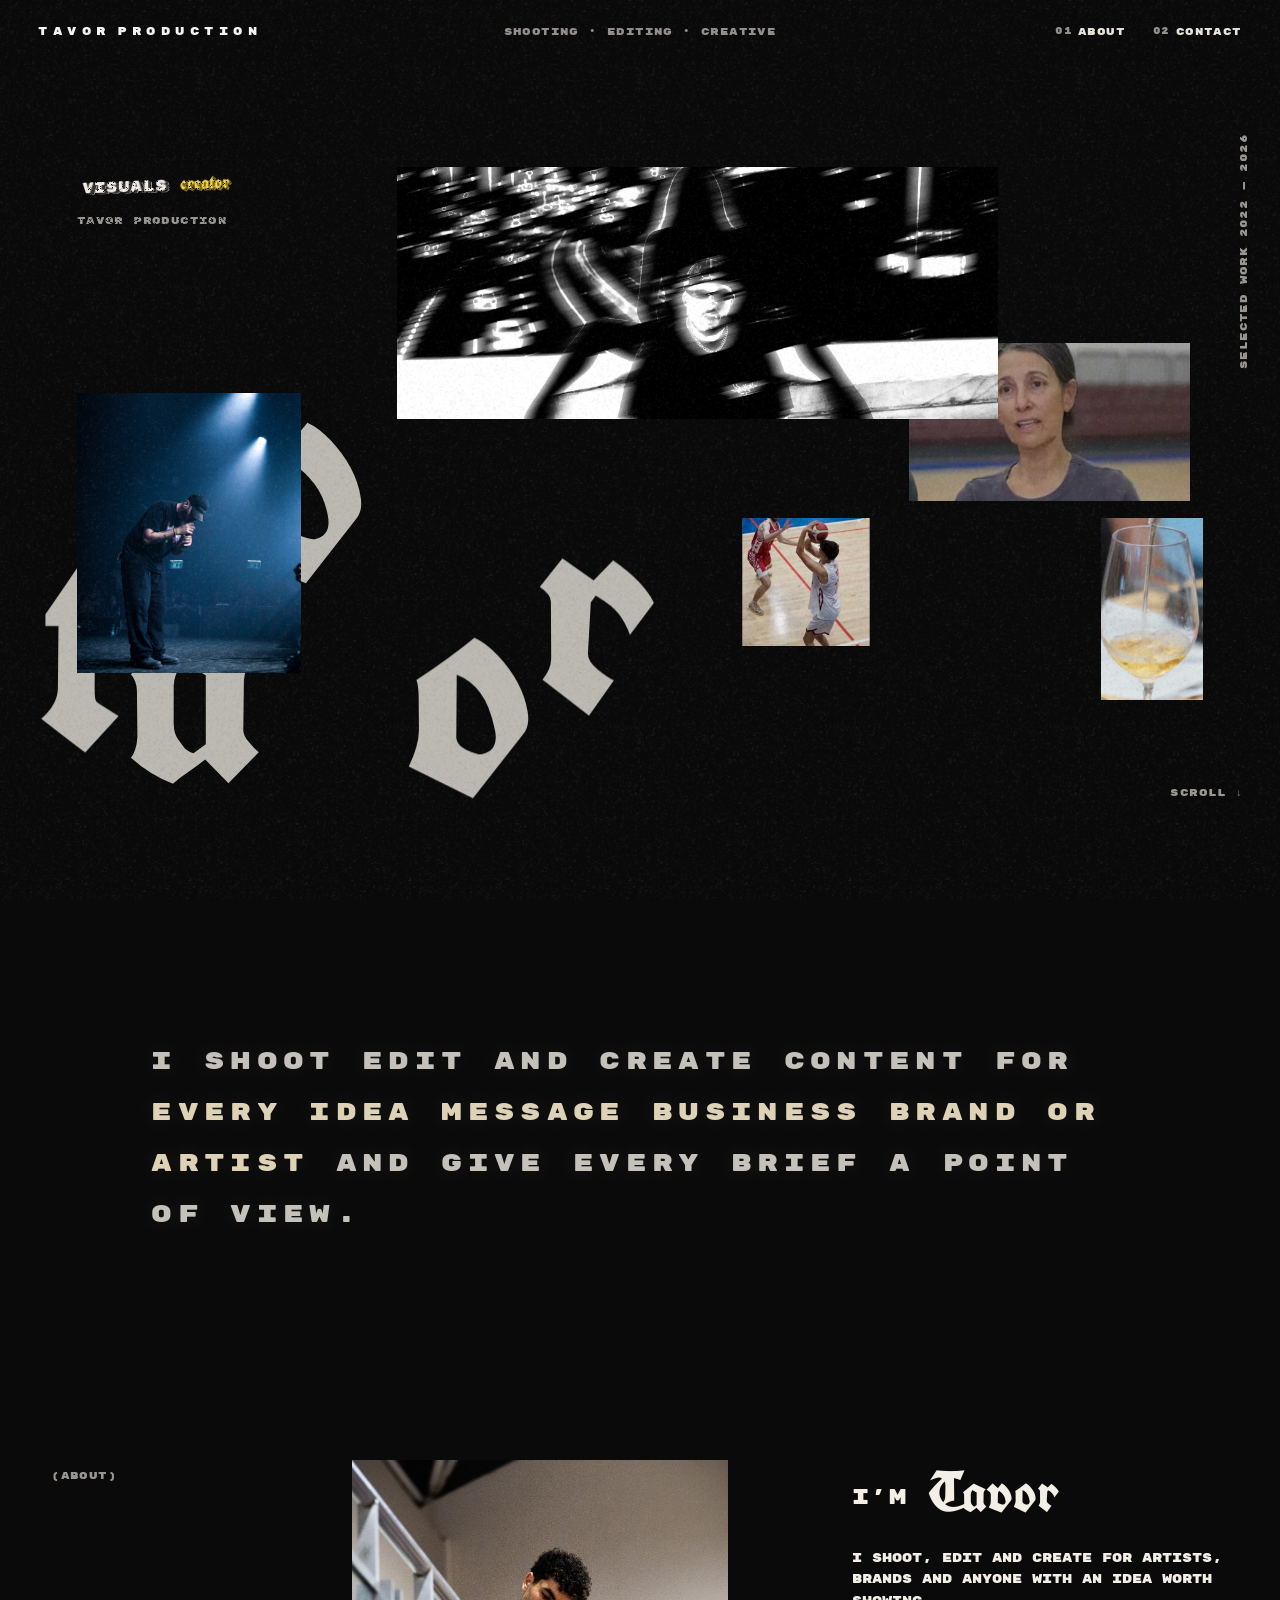
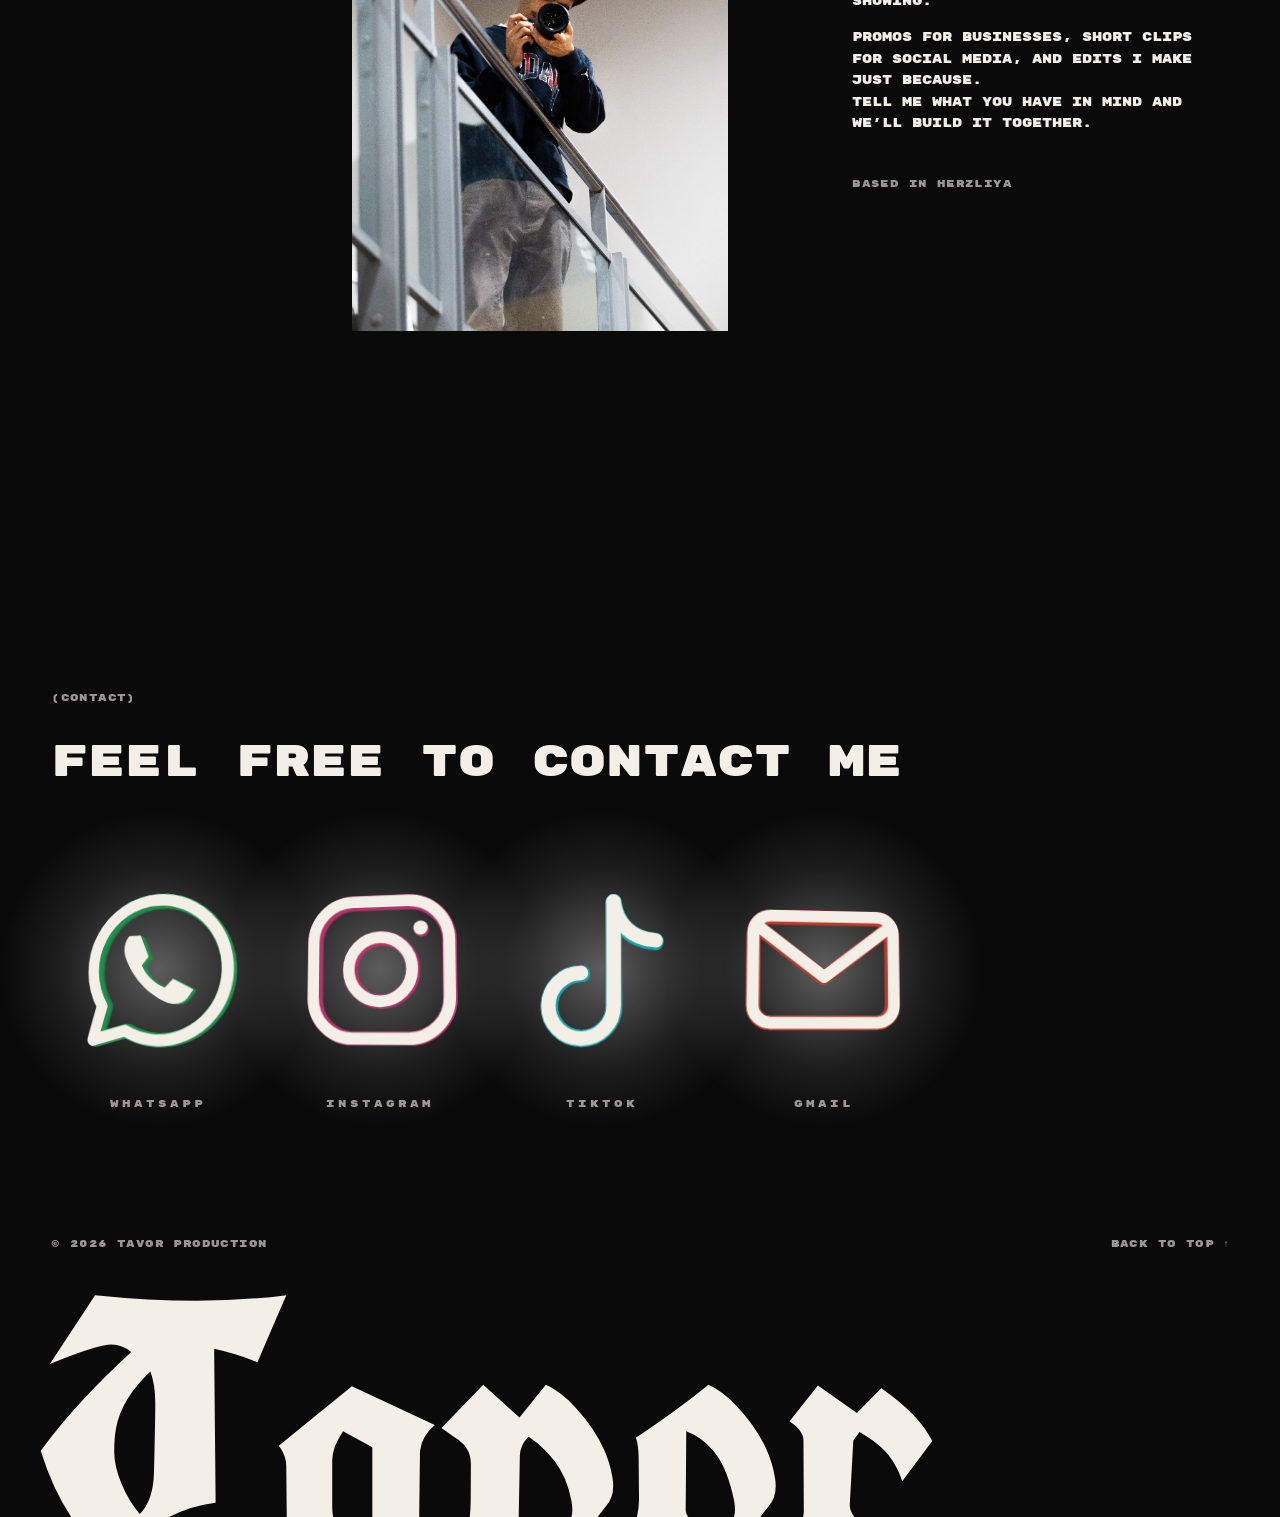
==== commit dc9479a6: "Bigger hero title, small contact dock on topic pages, faster loops, intro only on first visit, light" ====
--- a/index.html
+++ b/index.html
@@ -10,8 +10,9 @@
 <link rel="stylesheet" href="https://fonts.googleapis.com/css2?family=UnifrakturCook:wght@700&amp;family=Rubik+Mono+One&amp;display=swap">
 <link rel="stylesheet" href="assets/styles.css">
 <script src="content.js" defer></script>
+<script src="assets/dock.js" defer></script>
 <script src="assets/site.js" defer></script>
-<script>if(matchMedia("(max-width:720px)").matches&&!matchMedia("(prefers-reduced-motion: reduce)").matches&&!location.hash){var d=document.documentElement;d.classList.add("intro-run","intro-nav");setTimeout(function(){d.classList.remove("intro-run","intro-nav")},9000)}</script>
+<script>if(matchMedia("(max-width:720px)").matches&&!matchMedia("(prefers-reduced-motion: reduce)").matches&&!location.hash&&!(function(){try{return sessionStorage.getItem("introSeen")}catch(e){}})()){try{sessionStorage.setItem("introSeen","1")}catch(e){}var d=document.documentElement;d.classList.add("intro-run","intro-nav");setTimeout(function(){d.classList.remove("intro-run","intro-nav")},9000)}</script>
 </head>
 <body>
 <svg width="0" height="0" style="position:absolute" aria-hidden="true" focusable="false"><filter id="grain-reveal" x="0" y="0" width="100%" height="100%" color-interpolation-filters="sRGB"><feTurbulence type="fractalNoise" baseFrequency="1.1" numOctaves="2" seed="7" result="n"/><feColorMatrix in="n" type="matrix" values="0 0 0 0 0  0 0 0 0 0  0 0 0 0 0  1 0 0 0 0" result="m"/><feComponentTransfer in="m" result="m2"><feFuncA id="reveal-fn" type="linear" slope="14" intercept="-14"/></feComponentTransfer><feComposite in="SourceGraphic" in2="m2" operator="in"/></filter><filter id="rough" x="-12%" y="-12%" width="124%" height="124%" color-interpolation-filters="sRGB"><feTurbulence type="fractalNoise" baseFrequency="0.85" numOctaves="2" seed="11" result="t"/><feDisplacementMap in="SourceGraphic" in2="t" scale="2.6" xChannelSelector="R" yChannelSelector="G"/></filter></svg>
--- a/assets/styles.css
+++ b/assets/styles.css
@@ -121,7 +121,7 @@
 .p5 .frame{aspect-ratio:2.39/1}
 
 /* contact */
-.contact{position:relative;padding:160px 4% 0;border-top:1px solid var(--line);overflow:hidden}
+.contact{position:relative;padding:160px 4% 0;overflow:hidden}
 .contact .label{margin:0;color:var(--mute)}
 .mail{display:inline-block;margin:28px 0 56px;font-family:var(--sans);font-size:clamp(15px,3.4vw,56px);line-height:1.3;letter-spacing:0;overflow-wrap:anywhere}
 .social{display:flex;flex-wrap:wrap;gap:8px 28px}
@@ -167,9 +167,9 @@
 .slide video.live{opacity:1}
 .slide-title{position:absolute;left:0;right:0;bottom:0;padding:44px 16px 16px;font-family:var(--serif);font-style:normal;font-size:26px;line-height:1;letter-spacing:0;color:#f3efe6;background:linear-gradient(to top,rgba(0,0,0,.6),rgba(0,0,0,0));opacity:0;transition:opacity .5s var(--ease)}
 .slide.on .slide-title{opacity:1}
-.intro{left:0;top:74px;width:100%;height:184px;padding:0 5%;gap:6px;align-items:center;justify-content:center;text-align:center}
+.intro{left:0;top:61px;width:100%;height:184px;padding:0 5%;gap:6px;align-items:center;justify-content:center;text-align:center}
 .intro::before{content:"";position:absolute;left:50%;top:50%;width:112%;height:150%;transform:translate(-50%,-52%);background:radial-gradient(ellipse closest-side at 50% 50%,rgba(255,255,255,.34) 0,rgba(255,255,255,.24) 22%,rgba(255,255,255,.13) 48%,rgba(255,255,255,.05) 74%,rgba(255,255,255,0) 100%);filter:blur(14px);z-index:-1;pointer-events:none}
-.lede{font-size:37px;line-height:.78;letter-spacing:-.015em;word-spacing:-.62em;max-width:10.6em;margin:22px 0 26px;transform:scaleY(1.42);filter:url(#rough);color:rgba(243,239,230,.92);text-shadow:0 0 16px rgba(243,239,230,.18)}
+.lede{font-size:44px;line-height:.78;letter-spacing:-.015em;word-spacing:-.62em;max-width:10.6em;margin:22px 0 26px;transform:scaleY(1.42);filter:url(#rough);color:rgba(243,239,230,.92);text-shadow:0 0 16px rgba(243,239,230,.18)}
 .lede .gothic{display:block}
 .t3d{width:100%}
 .tagline{font-size:11px;letter-spacing:.5em;margin-left:.5em}
@@ -183,9 +183,10 @@
 .name{left:5%;bottom:30px;font-size:40vw;line-height:.82;flex-wrap:wrap;width:2.5em}
 .g3{margin-left:.7em}
 .cue{display:none}
-.statement{display:flex;align-items:center;padding:8px 6%}
+.statement{display:flex;align-items:center;padding:0 6%}
 .statement .label{padding:0;margin-bottom:24px}
 .statement-text{width:100%;font-size:15px;line-height:2.6;letter-spacing:.16em;text-transform:uppercase}
+.statement-text>span:last-child{display:block}
 .about{display:block;padding:20px 5% 120px}
 .about .label{padding:0;margin-bottom:24px}
 .portrait{width:78%;margin-bottom:40px}
@@ -382,4 +383,8 @@
 .foot-link:hover .foot-text,.foot-link:focus-visible .foot-text{color:#f6d84c}
 .foot-link:focus-visible{outline:1px solid rgba(243,239,230,.5);outline-offset:6px}
 .topic-grid.grid{padding-bottom:40px}
-
+.dock.small{grid-template-columns:repeat(4,1fr);gap:4px;max-width:360px;margin:0 auto;padding:0 5% 56px}
+.dock.small .i3{max-width:72px}
+.dock.small .i3-name{font-size:9px;letter-spacing:.16em;min-height:36px}
+@media (max-width:720px){.dock.small{grid-template-columns:repeat(4,1fr);gap:4px;margin-top:0}.dock.small .i3-name{font-size:8px;letter-spacing:.1em}}
+
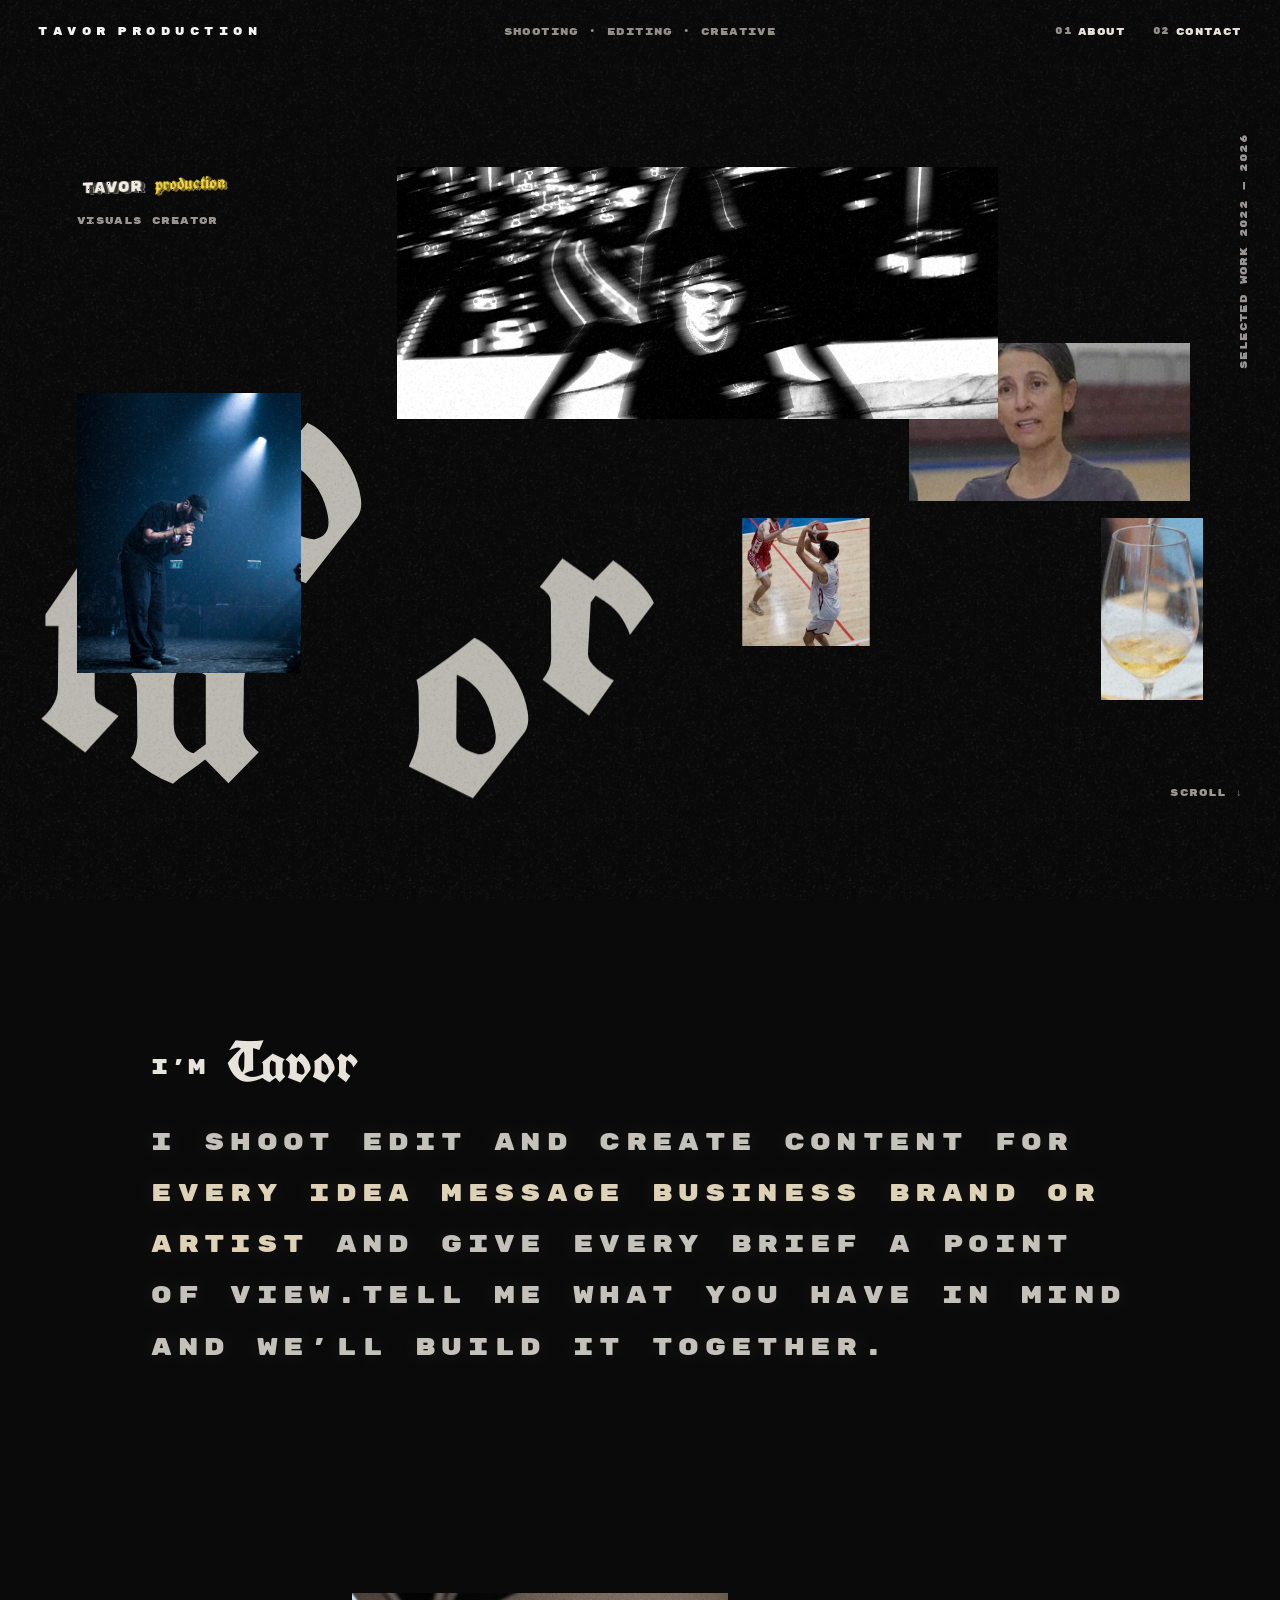
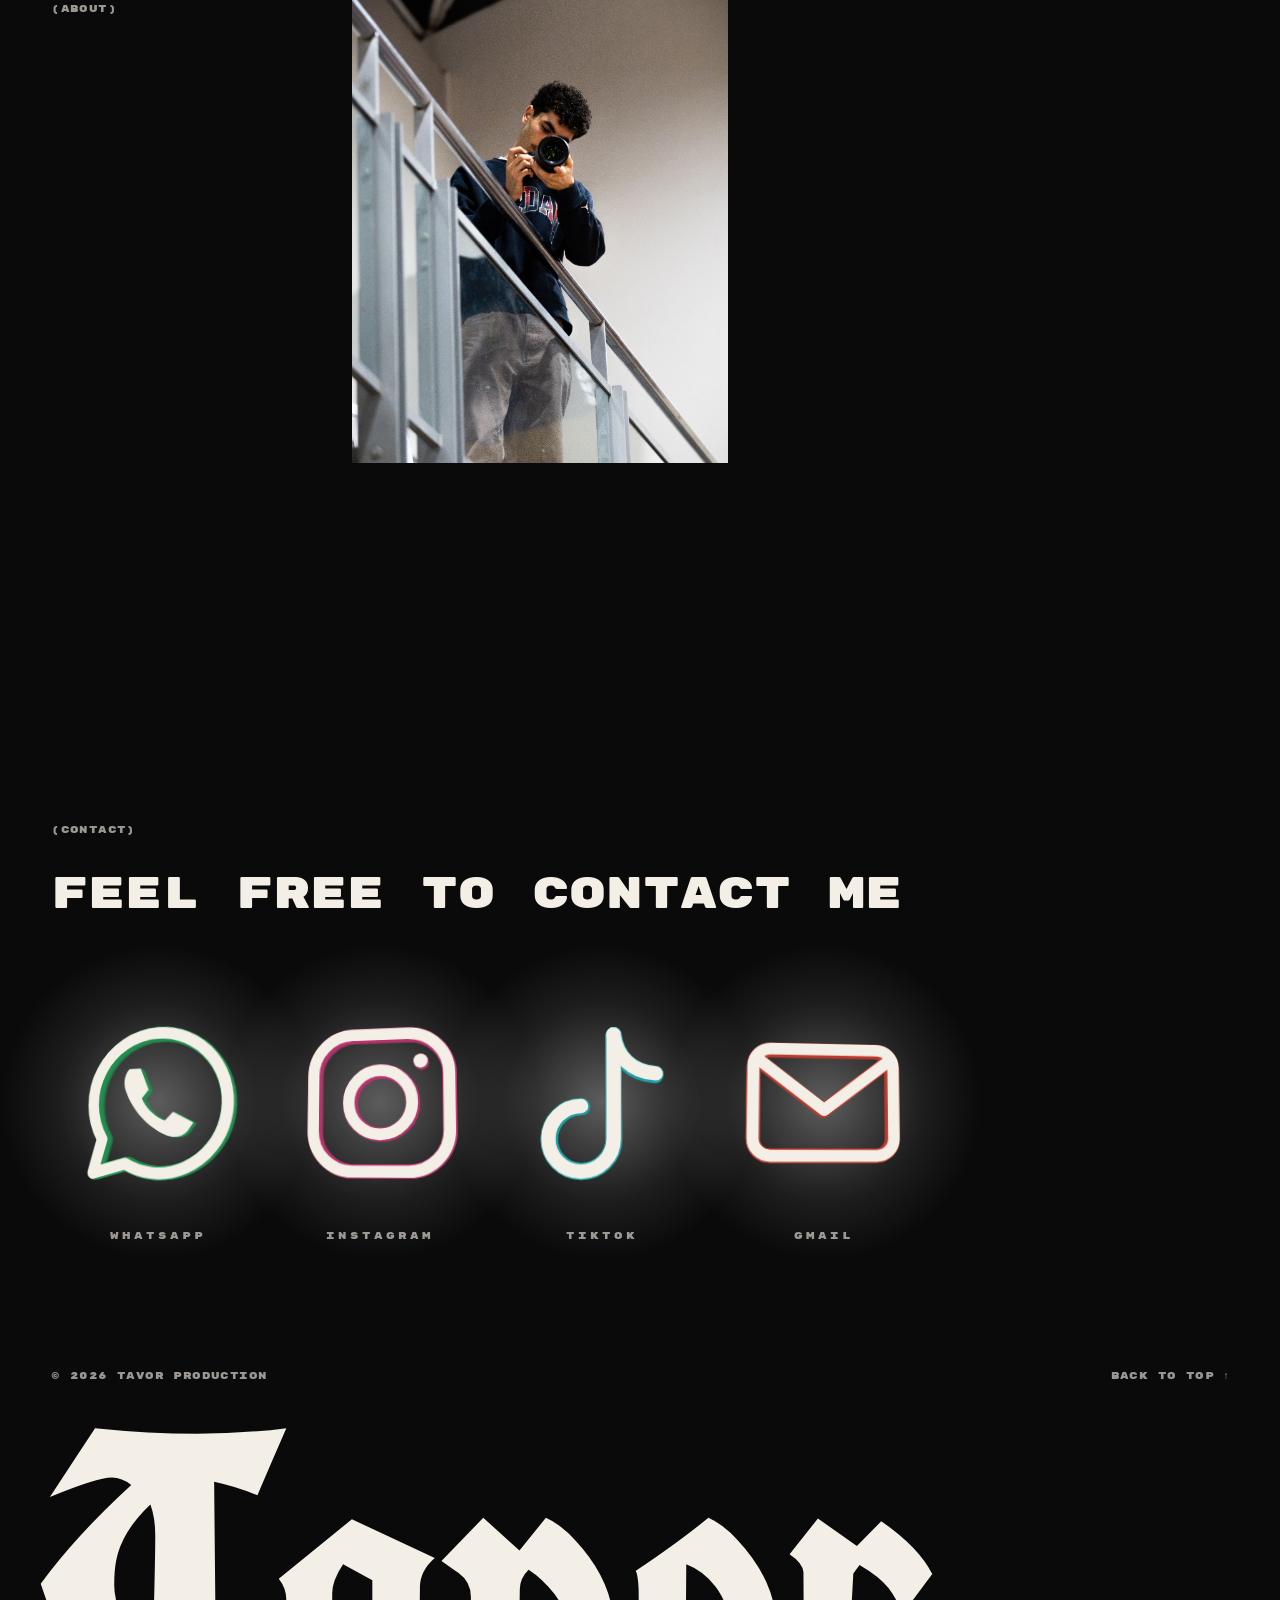
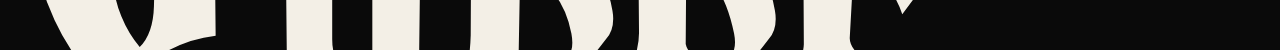
==== commit 4de15020: "New hero title and opening order, merged intro statement, About restructure, edit mode Co-Authored-B" ====
--- a/index.html
+++ b/index.html
@@ -9,10 +9,12 @@
 <link rel="preconnect" href="https://fonts.gstatic.com" crossorigin>
 <link rel="stylesheet" href="https://fonts.googleapis.com/css2?family=UnifrakturCook:wght@700&amp;family=Rubik+Mono+One&amp;display=swap">
 <link rel="stylesheet" href="assets/styles.css">
+<script>window.__edit=/[?&]edit(&|$)/.test(location.search)&&/^(localhost|127\.0\.0\.1)$/.test(location.hostname);</script>
 <script src="content.js" defer></script>
 <script src="assets/dock.js" defer></script>
 <script src="assets/site.js" defer></script>
-<script>if(matchMedia("(max-width:720px)").matches&&!matchMedia("(prefers-reduced-motion: reduce)").matches&&!location.hash&&!(function(){try{return sessionStorage.getItem("introSeen")}catch(e){}})()){try{sessionStorage.setItem("introSeen","1")}catch(e){}var d=document.documentElement;d.classList.add("intro-run","intro-nav");setTimeout(function(){d.classList.remove("intro-run","intro-nav")},9000)}</script>
+<script>if(window.__edit){var e=document.createElement("script");e.src="assets/edit.js";e.defer=true;document.head.appendChild(e)}</script>
+<script>if(matchMedia("(max-width:720px)").matches&&!matchMedia("(prefers-reduced-motion: reduce)").matches&&!location.hash&&!window.__edit&&!(function(){try{var n=performance.getEntriesByType("navigation")[0];return sessionStorage.getItem("introSeen")&&!(n&&n.type==="reload")}catch(e){}})()){try{sessionStorage.setItem("introSeen","1")}catch(e){}var d=document.documentElement;d.classList.add("intro-run","intro-nav");setTimeout(function(){d.classList.remove("intro-run","intro-nav")},9000)}</script>
 </head>
 <body>
 <svg width="0" height="0" style="position:absolute" aria-hidden="true" focusable="false"><filter id="grain-reveal" x="0" y="0" width="100%" height="100%" color-interpolation-filters="sRGB"><feTurbulence type="fractalNoise" baseFrequency="1.1" numOctaves="2" seed="7" result="n"/><feColorMatrix in="n" type="matrix" values="0 0 0 0 0  0 0 0 0 0  0 0 0 0 0  1 0 0 0 0" result="m"/><feComponentTransfer in="m" result="m2"><feFuncA id="reveal-fn" type="linear" slope="14" intercept="-14"/></feComponentTransfer><feComposite in="SourceGraphic" in2="m2" operator="in"/></filter><filter id="rough" x="-12%" y="-12%" width="124%" height="124%" color-interpolation-filters="sRGB"><feTurbulence type="fractalNoise" baseFrequency="0.85" numOctaves="2" seed="11" result="t"/><feDisplacementMap in="SourceGraphic" in2="t" scale="2.6" xChannelSelector="R" yChannelSelector="G"/></filter></svg>
@@ -43,6 +45,7 @@
 </section>
 
 <section class="statement" aria-label="Statement">
+<h2 class="said-name" id="said-name"></h2>
 <p class="statement-text" id="statement"></p>
 </section>
 
--- a/assets/styles.css
+++ b/assets/styles.css
@@ -80,7 +80,7 @@
 .portrait .frame{display:block;aspect-ratio:4/5;overflow:hidden;background:#141414}
 .portrait img{display:block;width:100%;height:100%;object-fit:cover}
 .portrait .ph{display:grid;place-items:center;border:1px dashed var(--line);color:var(--mute)}
-.about-text{grid-column:9/span 4;display:flex;flex-direction:column;gap:28px;padding-top:.4em}
+.about-text{grid-column:9/span 4;display:flex;flex-direction:column;gap:12px;padding-top:.4em}
 .about-name{margin:0;font-family:var(--serif);font-style:normal;font-weight:400;font-size:clamp(40px,4.4vw,76px);line-height:.95;letter-spacing:0}
 .about-name .fm{font-family:var(--sans);font-size:.36em;letter-spacing:.06em;text-transform:uppercase;margin-right:.35em;vertical-align:.45em}
 .about-bio p{margin:0 0 1.2em;font-family:var(--sans);font-size:12px;line-height:1.8}
@@ -169,10 +169,10 @@
 .slide.on .slide-title{opacity:1}
 .intro{left:0;top:61px;width:100%;height:184px;padding:0 5%;gap:6px;align-items:center;justify-content:center;text-align:center}
 .intro::before{content:"";position:absolute;left:50%;top:50%;width:112%;height:150%;transform:translate(-50%,-52%);background:radial-gradient(ellipse closest-side at 50% 50%,rgba(255,255,255,.34) 0,rgba(255,255,255,.24) 22%,rgba(255,255,255,.13) 48%,rgba(255,255,255,.05) 74%,rgba(255,255,255,0) 100%);filter:blur(14px);z-index:-1;pointer-events:none}
-.lede{font-size:44px;line-height:.78;letter-spacing:-.015em;word-spacing:-.62em;max-width:10.6em;margin:22px 0 26px;transform:scaleY(1.42);filter:url(#rough);color:rgba(243,239,230,.92);text-shadow:0 0 16px rgba(243,239,230,.18)}
-.lede .gothic{display:block}
-.t3d{width:100%}
-.tagline{font-size:11px;letter-spacing:.5em;margin-left:.5em}
+.lede{font-size:58px;line-height:.78;letter-spacing:-.015em;word-spacing:-.62em;max-width:10.6em;margin:22px 0 26px;transform:scaleY(1.42);filter:url(#rough);color:rgba(243,239,230,.92);text-shadow:0 0 16px rgba(243,239,230,.18)}
+.lede .gothic{display:block;font-size:.82em;margin:-.3em 0 0;line-height:.7;translate:4px 0}
+.t3d{width:100%;margin-left:-18px;position:relative;top:-2px}
+.tagline{font-size:13px;letter-spacing:.38em;margin:24px 0 0 .38em;color:#d9d4c7}
 .side{display:none}
 .still .cap{display:none}
 .s-a{left:9%;top:30%;width:82%}
@@ -187,10 +187,10 @@
 .statement .label{padding:0;margin-bottom:24px}
 .statement-text{width:100%;font-size:15px;line-height:2.6;letter-spacing:.16em;text-transform:uppercase}
 .statement-text>span:last-child{display:block}
-.about{display:block;padding:20px 5% 120px}
+.about{display:flex;flex-direction:column;padding:20px 5% 120px}
 .about .label{padding:0;margin-bottom:24px}
-.portrait{width:78%;margin-bottom:40px}
-.about-text{gap:22px}
+.portrait{width:78%;order:2}
+.about-text{gap:12px;order:1;margin-bottom:36px}
 .work{padding:40px 5% 120px}
 .work-head{margin-bottom:56px;align-items:flex-end}
 .work-title{font-size:88px}
@@ -305,7 +305,7 @@
 .flow.jump .slide,.flow.jump .slide *{transition:none}
 .flow.spin .slide{opacity:.85;transform:scale(.86);transition:none}
 .intro-nav .nav{opacity:0}
-.intro-nav .statement-text{visibility:hidden}
+.intro-nav .statement-text,.intro-nav .said-name{visibility:hidden}
 .brand,.brand em{font-family:var(--sans);font-weight:400;font-style:normal;text-transform:uppercase;color:#fff}
 .brand{letter-spacing:.5em;gap:.6em;font-size:11px}
 .brand em{font-size:inherit;letter-spacing:inherit}
@@ -387,4 +387,7 @@
 .dock.small .i3{max-width:72px}
 .dock.small .i3-name{font-size:9px;letter-spacing:.16em;min-height:36px}
 @media (max-width:720px){.dock.small{grid-template-columns:repeat(4,1fr);gap:4px;margin-top:0}.dock.small .i3-name{font-size:8px;letter-spacing:.1em}}
-
+.about-text{display:none}
+.said-name{grid-column:2/span 10;margin:0 0 28px;font-family:var(--serif);font-style:normal;font-weight:400;font-size:clamp(40px,4.4vw,76px);line-height:.95;letter-spacing:0;color:rgba(243,239,230,.95)}
+.said-name .fm{font-family:var(--sans);font-size:.36em;letter-spacing:.06em;text-transform:uppercase;margin-right:.35em;vertical-align:.45em}
+@media (max-width:720px){.statement{flex-direction:column;align-items:stretch;justify-content:center}.said-name{font-size:44px;margin:0 0 14px}}
